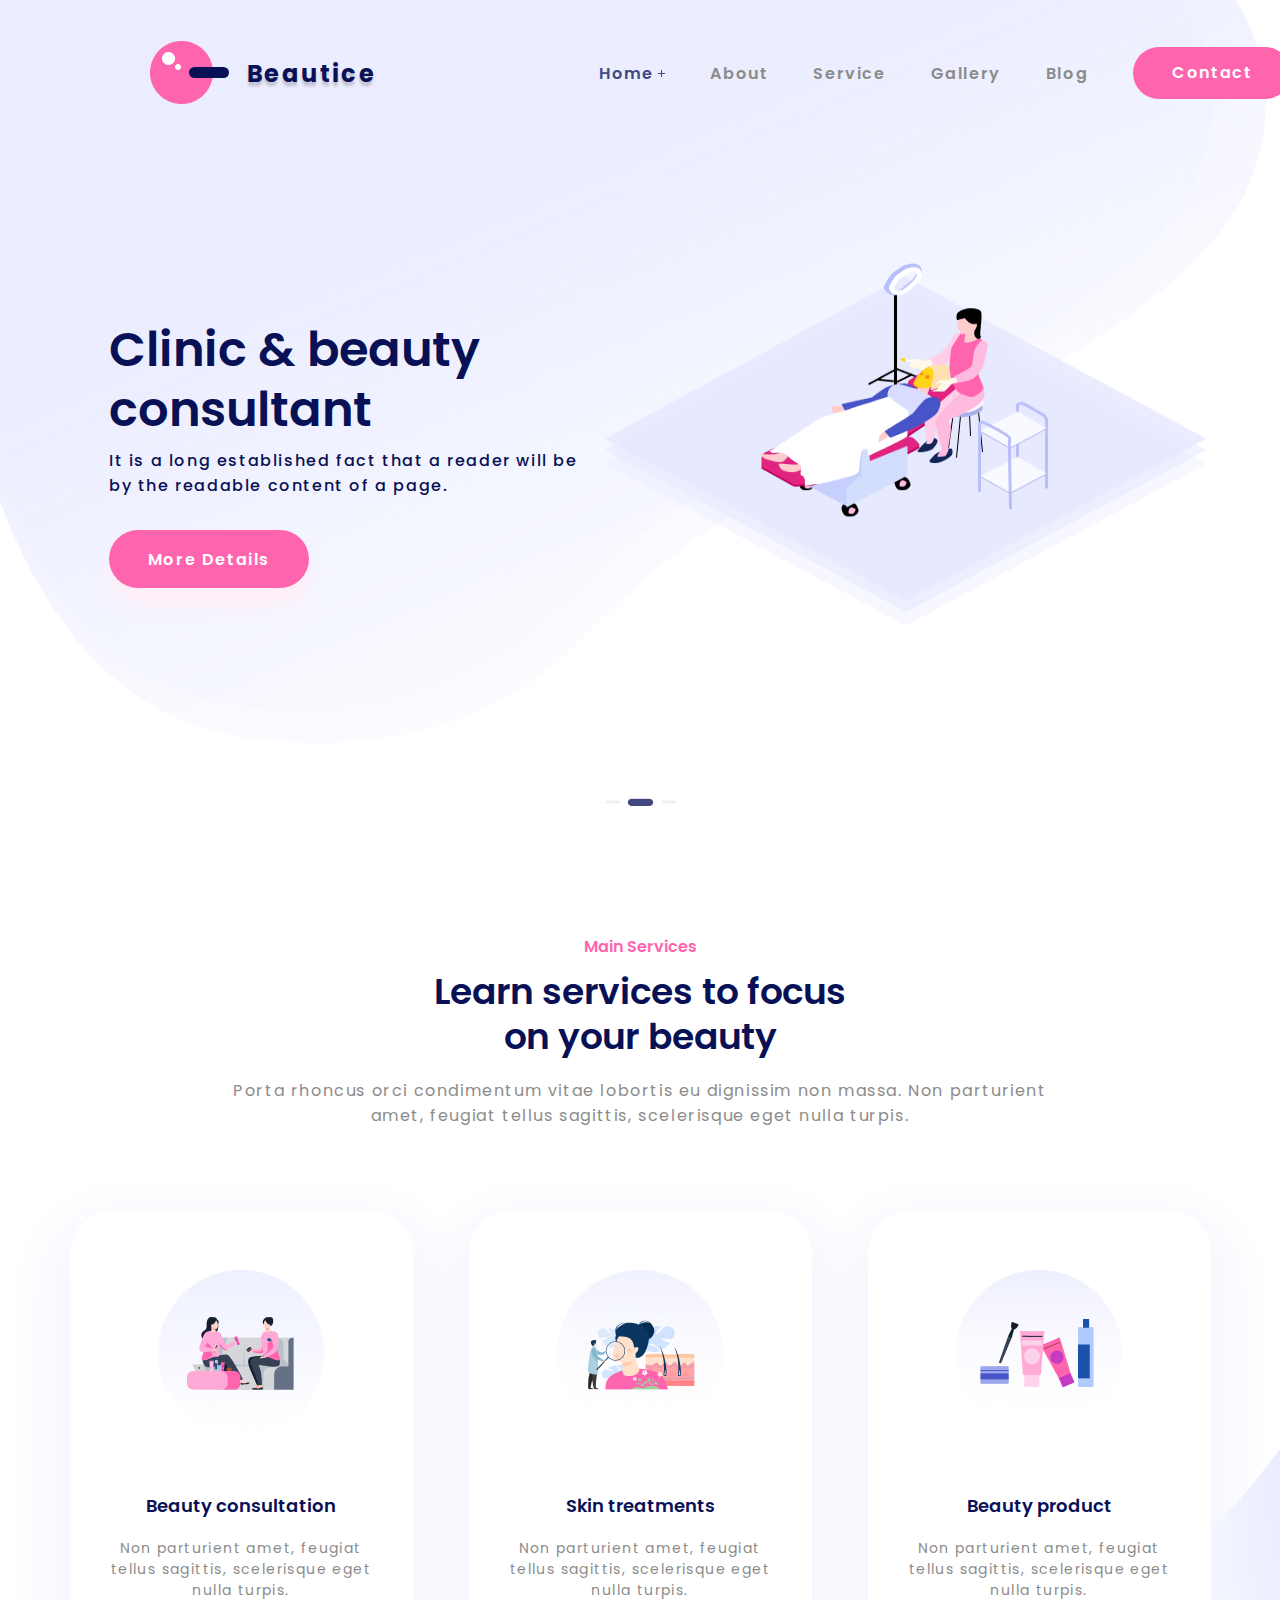
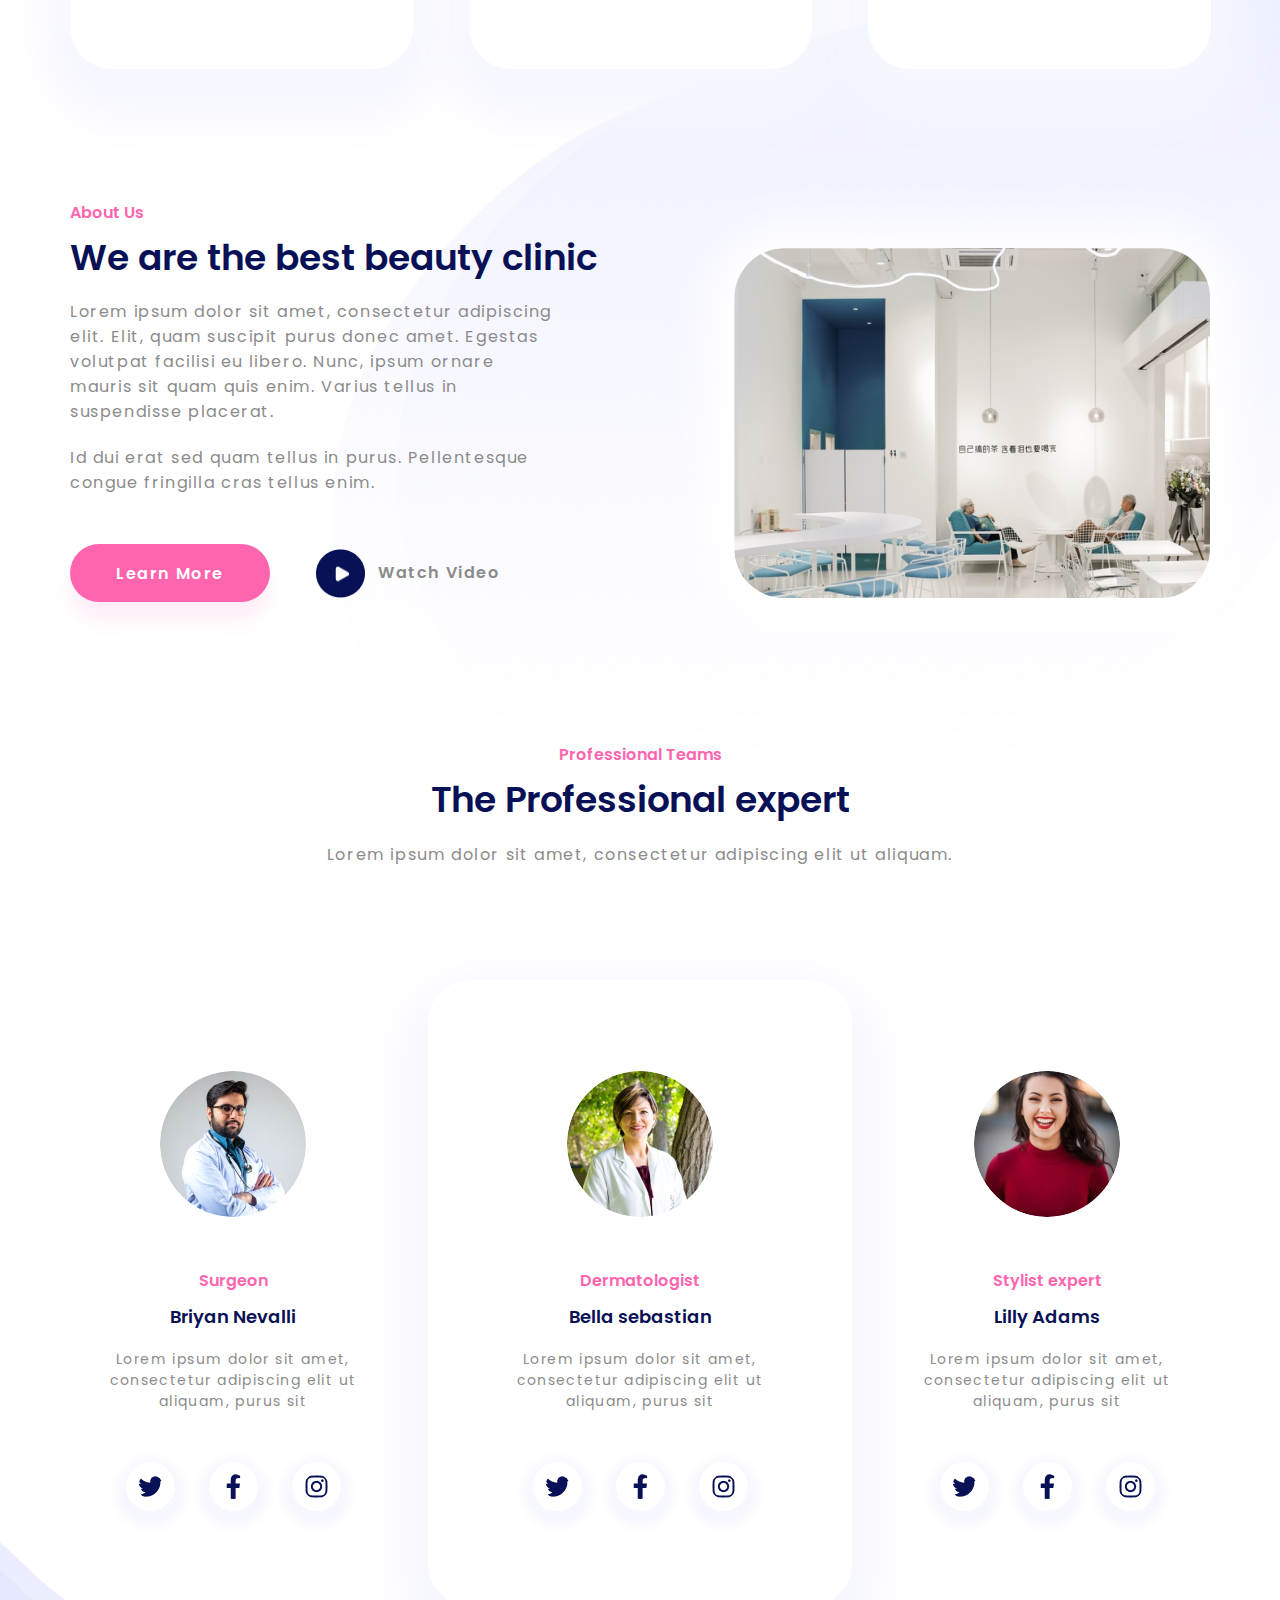
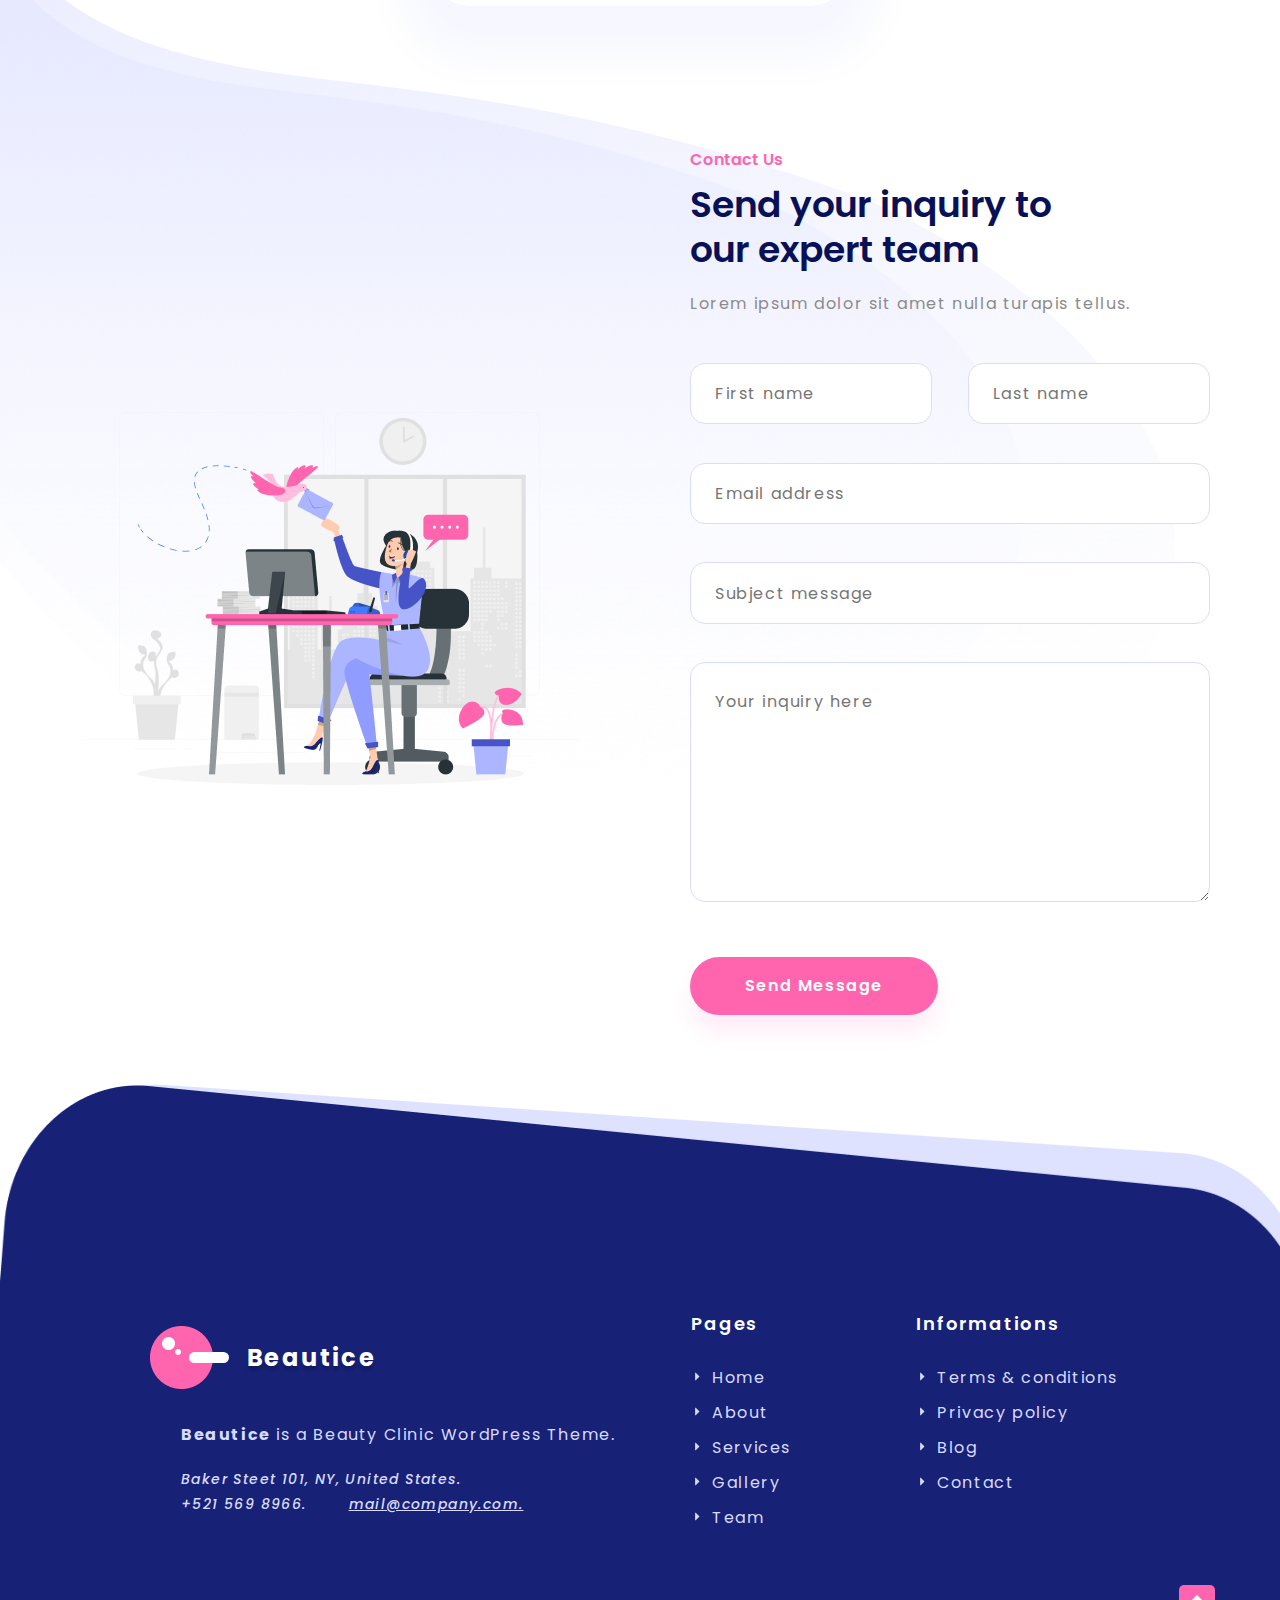
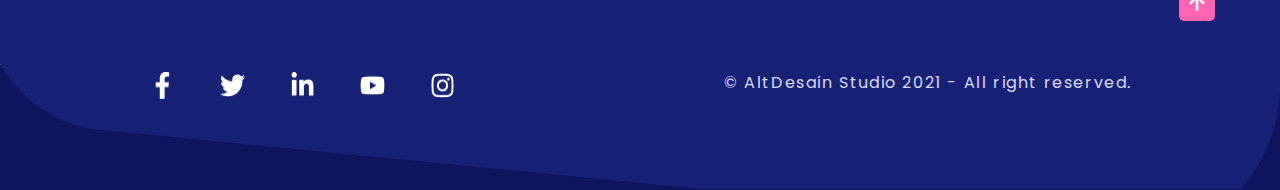
==== Home1.html @ d3861c26 "code ui of home 1 by quyetnv1" ====
<!DOCTYPE html>
<html lang="en">
  <head>
    <meta charset="UTF-8" />
    <meta name="viewport" content="width=device-width, initial-scale=1.0" />
    <title>Document</title>
    <link rel="preconnect" href="https://fonts.googleapis.com" />
    <link rel="preconnect" href="https://fonts.gstatic.com" crossorigin />
    <link
      href="https://fonts.googleapis.com/css2?family=Poppins:wght@400;500;600;700&display=swap"
      rel="stylesheet"
    />
    <link rel="stylesheet" href="./assets/css/base.css" />
    <link rel="stylesheet" href="./assets/css/home1Style/index.css" />
  </head>
  <body>
    <header class="header">
      <div class="header__logo">
        <div class="header__logo-icon">
          <img
            class="logo__bg"
            src="./assets/img/Ellipse BG.png"
            alt="logo__bg"
          />
          <img
            class="logo__circle-white-1"
            src="./assets/img/Ellipse White 1.png"
            alt="logo1"
          />
          <img
            class="logo__circle-white-2"
            src="./assets/img/Ellipse White 2.png"
            alt="logo2"
          />
          <div class="logo__rectangle-blue"></div>
        </div>
        <p class="header__logo-text">Beautice</p>
      </div>
      <nav class="header__navigate">
        <ul class="header__navigate-menu">
          <li class="header__navigate-menu-item">
            <a href="#"
              >Home
              <img src="./assets/icons/Plus Icon.png" alt="plus" />
            </a>
          </li>
          <li class="header__navigate-menu-item">
            <a href="#">About </a>
          </li>
          <li class="header__navigate-menu-item">
            <a href="#">Service </a>
          </li>
          <li class="header__navigate-menu-item">
            <a href="#">Gallery </a>
          </li>
          <li class="header__navigate-menu-item">
            <a href="#">Blog </a>
          </li>
        </ul>
        <button class="header__navigate-button">Contact</button>
      </nav>
    </header>
    <div class="bg-header"></div>
    <section class="slider">
      <div class="slider__text">
        <h1 class="slider__text-title">Clinic & beauty consultant</h1>
        <p class="slider__text-desc">
          It is a long established fact that a reader will be by the readable
          content of a page.
        </p>
        <button class="slider__text-btn">More Details</button>
      </div>
      <img class="slider__img" src="./assets/img/Frame 1.png" />
    </section>
    <img class="slide__button" src="./assets/icons/Slide Button.png" />
    <div class="content">
      <section class="core-services">
        <p class="core-services__top-desc">Main Services</p>
        <h2 class="core-services__title">
          Learn services to focus <br />
          on your beauty
        </h2>
        <p class="core-services__bottom-desc">
          Porta rhoncus orci condimentum vitae lobortis eu dignissim non massa.
          Non parturient <br />
          amet, feugiat tellus sagittis, scelerisque eget nulla turpis.
        </p>
        <div class="content-services-cards">
          <section class="services-cards__item">
            <img src="./assets/img/Animation1.png" alt="img" />
            <h3 class="services-cards__item-title">Beauty consultation</h3>
            <p class="services-cards__item-desc">
              Non parturient amet, feugiat tellus sagittis, scelerisque eget
              nulla turpis.
            </p>
          </section>
          <section class="services-cards__item">
            <img src="./assets/img/Animation2.png" alt="img" />
            <h3 class="services-cards__item-title">Skin treatments</h3>
            <p class="services-cards__item-desc">
              Non parturient amet, feugiat tellus sagittis, scelerisque eget
              nulla turpis.
            </p>
          </section>
          <section class="services-cards__item">
            <img src="./assets/img/Animation3.png" alt="img" />
            <h3 class="services-cards__item-title">Beauty product</h3>
            <p class="services-cards__item-desc">
              Non parturient amet, feugiat tellus sagittis, scelerisque eget
              nulla turpis.
            </p>
          </section>
        </div>
      </section>
      <div class="div-bg"></div>
      <section class="content-about-us">
        <div class="content-about-us__text">
          <p class="content-about-us__text-top-desc">About Us</p>
          <h2 class="content-about-us__text-title">
            We are the best beauty clinic
          </h2>
          <div class="content-about-us__text-bottom-desc">
            <p>
              Lorem ipsum dolor sit amet, consectetur adipiscing elit. Elit,
              quam suscipit purus donec amet. Egestas volutpat facilisi eu
              libero. Nunc, ipsum ornare mauris sit quam quis enim. Varius
              tellus in suspendisse placerat.
            </p>
            <p>
              Id dui erat sed quam tellus in purus. Pellentesque congue
              fringilla cras tellus enim.
            </p>
          </div>
          <div class="content-about-us__text-button">
            <button class="about-us__text-button--learn-more">
              Learn More
            </button>
            <button class="about-us__text-button--watch-video">
              <img src="./assets/icons/Play_button.png" alt="play" />
              <span>Watch Video</span>
            </button>
          </div>
        </div>
        <img
          class="content-about-us__img"
          src="./assets/img//unsplash_LRXYS0tSyGc.png"
          alt="img"
        />
      </section>
      <section class="content-professional-teams-container">
        <div class="professional-teams__title-desc">
          <p class="teams__title-desc--desc-top">Professional Teams</p>
          <h2 class="teams__title-desc--title">The Professional expert</h2>
          <p class="teams__title-desc--desc-bottom">
            Lorem ipsum dolor sit amet, consectetur adipiscing elit ut aliquam.
          </p>
        </div>
        <div class="professional-teams__cards">
          <div class="professional-teams__card">
            <img src="./assets/img/unsplash_pTrhfmj2jDA.png" alt="avt" />
            <p class="professional-teams__card-desc-top">Surgeon</p>
            <h4 class="professional-teams__card-name">Briyan Nevalli</h4>
            <p class="professional-teams__card-desc-bottom">
              Lorem ipsum dolor sit amet, consectetur adipiscing elit ut
              aliquam, purus sit
            </p>
            <div class="professional-teams__card-social-media">
              <div class="social-media--item">
                <img src="./assets/icons/twitter.png" alt="social" />
              </div>
              <div class="social-media--item">
                <img src="./assets/icons/facebook-f.png" alt="social" />
              </div>
              <div class="social-media--item">
                <img src="./assets/icons/instagram.png" alt="social" />
              </div>
            </div>
          </div>
          <div class="professional-teams__card teams__card-center">
            <img src="./assets/img/unsplash_FVh_yqLR9eA.png" alt="avt" />
            <p class="professional-teams__card-desc-top">Dermatologist</p>
            <h4 class="professional-teams__card-name">Bella sebastian</h4>
            <p class="professional-teams__card-desc-bottom">
              Lorem ipsum dolor sit amet, consectetur adipiscing elit ut
              aliquam, purus sit
            </p>
            <div class="professional-teams__card-social-media">
              <div class="social-media--item">
                <img src="./assets/icons/twitter.png" alt="social" />
              </div>
              <div class="social-media--item">
                <img src="./assets/icons/facebook-f.png" alt="social" />
              </div>
              <div class="social-media--item">
                <img src="./assets/icons/instagram.png" alt="social" />
              </div>
            </div>
          </div>
          <div class="professional-teams__card">
            <img src="./assets/img/unsplash_mEZ3PoFGs_k.png" alt="avt" />
            <p class="professional-teams__card-desc-top">Stylist expert</p>
            <h4 class="professional-teams__card-name">Lilly Adams</h4>
            <p class="professional-teams__card-desc-bottom">
              Lorem ipsum dolor sit amet, consectetur adipiscing elit ut
              aliquam, purus sit
            </p>
            <div class="professional-teams__card-social-media">
              <div class="social-media--item">
                <img src="./assets/icons/twitter.png" alt="social" />
              </div>
              <div class="social-media--item">
                <img src="./assets/icons/facebook-f.png" alt="social" />
              </div>
              <div class="social-media--item">
                <img src="./assets/icons/instagram.png" alt="social" />
              </div>
            </div>
          </div>
        </div>
      </section>
      <div class="bg-contact-b2"></div>
      <div class="bg-contact-b1"></div>
      <div class="content-contact">
        <img
          src="./assets/img/Contact Animations.png"
          alt="avt"
          class="content-contact__img"
        />
        <section class="content-contact__form">
          <p class="content-contact__form-top-desc">Contact Us</p>
          <h2 class="content-contact__form-title">
            Send your inquiry to our expert team
          </h2>
          <p class="content-contact__form-bottom-desc">
            Lorem ipsum dolor sit amet nulla turapis tellus.
          </p>
          <div class="form-name">
            <input
              class="input-style-default-size-M"
              type="text"
              placeholder="First name"
            />
            <input
              class="input-style-default-size-M"
              type="text"
              placeholder="Last name"
            />
          </div>
          <input
            class="input-style-default-size-M input-size-L"
            type="email"
            placeholder="Email address"
          />
          <input
            class="input-style-default-size-M input-size-L"
            type="text"
            placeholder="Subject message"
          />
          <textarea
            class="input-style-default-size-M input-textarea"
            name=""
            id=""
            cols="30"
            rows="10"
            placeholder="Your inquiry here"
          ></textarea>
          <button class="btn-submit-form-contact">Send Message</button>
        </section>
      </div>
    </div>
    <footer class="footer">
      <div class="bottom-bg"></div>
      <div class="footer-bg"></div>
      <div class="footer__logo">
        <div class="header__logo">
          <div class="header__logo-icon">
            <img
              class="logo__bg"
              src="./assets/img/Ellipse BG.png"
              alt="logo__bg"
            />
            <img
              class="logo__circle-white-1"
              src="./assets/img/Ellipse White 1.png"
              alt="logo1"
            />
            <img
              class="logo__circle-white-2"
              src="./assets/img/Ellipse White 2.png"
              alt="logo2"
            />
            <div class="logo__rectangle-blue logo-color-footer"></div>
          </div>
          <p class="header__logo-text logo-text-color-footer">Beautice</p>
        </div>
        <div class="footer__logo-text">
          <p class="footer__logo-desc-top">
            <strong>Beautice</strong> is a Beauty Clinic WordPress Theme.
          </p>
          <em class="footer__logo-desc-mid"
            >Baker Steet 101, NY, United States.</em
          >
          <p class="footer__logo-desc-bottom">
            <em>+521 569 8966.</em>
            <em>mail@company.com.</em>
          </p>
        </div>
        <div class="footer-social-icons">
          <img
            class="footer-social-icon"
            src="./assets/icons/facebook-f-white.png"
            alt="icon"
          />
          <img
            class="footer-social-icon"
            src="./assets/icons/twitter-white.png"
            alt="icon"
          />
          <img
            class="footer-social-icon"
            src="./assets/icons/linkedin-in-white.png"
            alt="icon"
          />
          <img
            class="footer-social-icon"
            src="./assets/icons/youtube-white.png"
            alt="icon"
          />
          <img
            class="footer-social-icon"
            src="./assets/icons/instagram-white.png"
            alt="icon"
          />
        </div>
      </div>
      <div class="footer__pages">
        <p class="footer__pages-title">Pages</p>
        <ul>
          <li class="footer__pages-item">
            <a href="#">Home</a>
          </li>
          <li class="footer__pages-item">
            <a href="#">About</a>
          </li>
          <li class="footer__pages-item">
            <a href="#">Services</a>
          </li>
          <li class="footer__pages-item">
            <a href="#">Gallery</a>
          </li>
          <li class="footer__pages-item">
            <a href="#">Team</a>
          </li>
        </ul>
      </div>
      <div class="footer__infor">
        <p class="footer__pages-title position-parent-copyright">
          Informations
        </p>
        <ul>
          <li class="footer__pages-item">
            <a href="#">Terms & conditions</a>
          </li>
          <li class="footer__pages-item">
            <a href="#">Privacy policy</a>
          </li>
          <li class="footer__pages-item">
            <a href="#">Blog</a>
          </li>
          <li class="footer__pages-item">
            <a href="#">Contact</a>
          </li>
        </ul>
        <p class="footer__copyright">
          © AltDesain Studio 2021 - All right reserved.
        </p>
        <button class="footer__arrow-up icon-center">
          <img src="./assets/icons/arrow-up.png" alt="up" />
        </button>
      </div>
    </footer>
  </body>
</html>
---- assets/css/base.css ----
:root {
    --primary-text-color: #091156;
    --secondary-text-color: #8B8B8B;
    --white-text-color: #fff;
    --pink-text-color: #FF64AE;
}

* {
    box-sizing: border-box;
    margin: 0;
    padding: 0;
    font-family: Poppins;
    flex-shrink: 0;
}


button {
    border-color: transparent;
    cursor: pointer;
    background-color: transparent;
}

.block-center {
    display: block;
    min-width: 20px;
    min-height: 20px;
    margin: 0 auto;
}

.icon-center {
    display: flex;
    align-items: center;
    justify-content: center;
}

input {
    border-color: transparent;
}

.input-style-default-size-M {
    border: 1px solid #D9DDFE;
    width: 242.211px;
    height: 61.579px;
    background: var(--white-text-color);
    color: #C5C5C5;
    min-width: 242.211px;
    min-height: 61.579px;
    font-size: 16px;
    font-style: normal;
    font-weight: 400;
    line-height: normal;
    letter-spacing: 1.6px;
    padding: 0px 24px;
    flex-shrink: 0;
    border-radius: 15px;
}

.input-size-L {
    width: 520px;
    display: block;
    margin-bottom: 38.32px;
}
---- assets/css/home1Style/index.css ----
/* header style  */

.bg-header {
    width: 1266.422px;
    height: 743px;
    flex-shrink: 0;
    position: absolute;
    z-index: -10;
    left: 0;
    top: 0;
    background: url('../../img/Bubble\ 2.png') top left/1266.422px 743px no-repeat,
        url('../../img/Bubble\ 2.png') top left/1212.945px 711.4px no-repeat;
}

.header {
    padding: 0px 150px;
    margin-top: 41px;
    display: flex;
    align-items: center;
    justify-content: space-between;
    margin-bottom: 159px;
}

/* logo  */
.header__logo {
    display: flex;
    align-items: center;
    justify-content: space-between;
    width: 258px;
    height: 63px;
    flex-shrink: 0;
    margin-right: 191px;
}

.header__logo-icon {
    position: relative;
    height: 100%;
}

.logo__bg {
    position: absolute;
    top: 0;
    left: 0;
    width: 63px;
    height: 63px;
    flex-shrink: 0;
}

.logo__circle-white-1 {
    position: absolute;
    top: 11px;
    left: 12px;
    width: 13px;
    height: 13px;
    flex-shrink: 0;
}

.logo__circle-white-2 {
    position: absolute;
    top: 23px;
    left: 25px;
    z-index: 1;
    width: 6px;
    height: 6px;
    flex-shrink: 0;
}

.logo__rectangle-blue {
    width: 40px;
    height: 11px;
    flex-shrink: 0;
    border-radius: 50px;
    background: var(--primary-text-color);
    position: absolute;
    top: 26px;
    left: 39px;
}

.header__logo-text {
    width: 161px;
    line-height: 100%;
    height: 34px;
    flex-shrink: 0;
    color: var(--primary-text-color);
    font-family: Poppins;
    font-size: 24px;
    font-style: normal;
    font-weight: 700;
    line-height: normal;
    letter-spacing: 2.4px;
    text-shadow: 0px 4px 3px rgba(0, 0, 0, 0.2);

}

/* navigate */
.header__navigate {
    display: flex;
    align-items: center;
    justify-content: flex-end;
}

.header__navigate-menu {
    display: flex;
    align-items: center;
    justify-content: center;
    list-style: none;
    column-gap: 45px;
    margin-right: 45px;
}

.header__navigate-menu-item {
    height: 24px;
}

.header__navigate-menu-item:first-child a {
    display: flex;
    align-items: center;
    column-gap: 5px;
    color: #414880;

}

.header__navigate-menu-item a {
    text-decoration: none;
    color: var(--secondary-text-color);
    font-family: Poppins;
    font-size: 16px;
    font-style: normal;
    font-weight: 600;
    line-height: normal;
    letter-spacing: 1.6px;
}

.header__navigate-button {
    width: 158px;
    height: 52px;
    flex-shrink: 0;
    border-radius: 50px;
    background: var(--pink-text-color);
    border-color: transparent;
    color: var(--white-text-color);
    font-size: 16px;
    font-style: normal;
    font-weight: 600;
    line-height: normal;
    letter-spacing: 1.6px;
}

/* slider */
.slider {
    width: 100%;
    display: flex;
    align-items: center;
    justify-content: center;
    /* margin: 0 auto; */
    margin-bottom: 172px;
}

.slider__text {
    margin-left: 189px;
    margin-top: 20px;
    color: var(--primary-text-color);
    font-style: normal;
    flex-shrink: 0;
    margin-right: 22px;
}

.slider__text-title {
    width: 430px;
    height: 128px;
    font-size: 48px;
    font-weight: 600;
    line-height: 125%;
}

.slider__text-desc {
    width: 474px;
    height: 54px;
    font-size: 16px;
    font-weight: 500;
    line-height: normal;
    letter-spacing: 1.6px;
    margin-bottom: 28px;
}

.slider__text-btn {
    width: 200px;
    height: 58.361px;
    flex-shrink: 0;
    border-radius: 50px;
    background: var(--pink-text-color);
    box-shadow: 0px 17px 22px 0px #FFEDF6;
    color: var(--white-text-color);
    font-size: 16px;
    font-style: normal;
    font-weight: 600;
    line-height: normal;
    letter-spacing: 1.6px;
    border-color: transparent;
}

.slider__img {
    width: 601.5px;
    height: 362.5px;
    margin-right: 153.5px;
    flex-shrink: 0;
}

.slide__button {
    display: block;
    width: 71px;
    height: 8.146px;
    flex-shrink: 0;
    margin: 0 auto;
    margin-bottom: 131px;
}

.margin-btm {
    margin-bottom: 1000px;
}

.content {
    width: 100%;
    padding: 0px 150px;
    margin: 0 auto;
}

.core-services {
    text-align: center;
    margin: 0 auto;
}

.core-services__top-desc {
    color: var(--pink-text-color);
    font-size: 16px;
    font-style: normal;
    font-weight: 600;
    line-height: 125%;
}

.core-services__title {
    width: 732px;
    height: 97px;
    flex-shrink: 0;
    color: var(--primary-text-color);
    margin: 12px auto;
    font-size: 36px;
    font-style: normal;
    font-weight: 600;
    line-height: 125%;

}

.core-services__bottom-desc {
    height: 51px;
    flex-shrink: 0;
    color: var(--secondary-text-color);
    margin-bottom: 82px;
    font-size: 16px;
    font-style: normal;
    font-weight: 400;
    line-height: normal;
    letter-spacing: 1.6px;
}

.content-services-cards {
    display: flex;
    max-width: 1140px;
    column-gap: 56px;
    align-items: center;
    justify-content: center;
    margin: 0 auto;
    margin-bottom: 134.44px;
}

.services-cards__item {
    width: 343px;
    height: 458px;
    flex-shrink: 0;
    border-radius: 42px;
    background: var(--white-text-color);
    box-shadow: 0px 25px 50px 25px #F6F7FF;
    padding-top: 59px;
}

.services-cards__item img {
    margin-bottom: 52px;
    width: 166px;
    height: 166px;
    flex-shrink: 0;
}

.services-cards__item-title {
    height: 37px;
    flex-shrink: 0;
    color: var(--primary-text-color);
    text-align: center;
    font-size: 18px;
    font-style: normal;
    font-weight: 600;
    margin-bottom: 6px;
    line-height: 125%;
}

.services-cards__item-desc {
    width: 274px;
    margin: 0 auto;
    height: 80px;
    flex-shrink: 0;
    color: var(--secondary-text-color);
    font-size: 14px;
    font-style: normal;
    font-weight: 400;
    line-height: normal;
    letter-spacing: 1.4px;
}

.div-bg {

    position: absolute;
    z-index: -10;
    right: 0;
    top: 1448px;
    width: 948.146px;
    height: 1028.886px;
    background: url('../../img/Bubble\ 2\ \(1\).png') top right/948.146px 1028.886px no-repeat,
        url('../../img/Bubble\ 1\ \(1\).png') top right/883.635px 959.036px no-repeat;
}

/* about us  */

.content-about-us {
    display: flex;
    justify-content: center;
    margin-bottom: 142.2px;
}

.content-about-us__text {
    flex-shrink: 0;
}

.content-about-us__text-top-desc {
    color: var(--pink-text-color);
    font-size: 16px;
    font-style: normal;
    font-weight: 600;
    line-height: 125%;
}

.content-about-us__text-title {
    width: 664px;
    height: 52px;
    flex-shrink: 0;
    color: var(--primary-text-color);
    font-size: 36px;
    font-style: normal;
    font-weight: 600;
    line-height: 125%;
    margin: 12px 0px;
}

.content-about-us__text-bottom-desc {
    width: 483px;
    height: 196px;
    flex-shrink: 0;
    color: var(--secondary-text-color);
    font-size: 16px;
    font-style: normal;
    font-weight: 400;
    line-height: normal;
    letter-spacing: 1.6px;
    display: flex;
    flex-direction: column;
    justify-content: space-between;
    margin-bottom: 49px;
}

.content-about-us__img {
    margin-top: 44.56px;
    width: 476px;
    height: 350px;
    border-radius: 50px;
    box-shadow: 0px 0px 50px 25px #FFF;
}

.content-about-us__text-button {
    display: flex;
    align-items: center;
    column-gap: 44px;
}

.about-us__text-button--learn-more {
    width: 200px;
    height: 58.361px;
    flex-shrink: 0;
    border-radius: 50px;
    background: var(--pink-text-color);
    box-shadow: 0px 17px 22px 0px #FFEDF6;
    color: var(--white-text-color);
    font-size: 16px;
    font-style: normal;
    font-weight: 600;
    line-height: normal;
    letter-spacing: 1.6px;
}

.about-us__text-button--watch-video {
    display: flex;
    align-items: center;
    column-gap: 13px;
}

.about-us__text-button--watch-video span {
    width: 151px;
    height: 27px;
    flex-shrink: 0;
    color: var(--secondary-text-color);
    font-size: 16px;
    font-style: normal;
    font-weight: 600;
    line-height: normal;
    letter-spacing: 1.6px;
    text-align: left;
}

.about-us__text-button--watch-video img {
    width: 49px;
    height: 49px;
    flex-shrink: 0;
}


.content-professional-teams-container {
    margin-bottom: 144px;
}

.professional-teams__title-desc {
    margin-bottom: 87px;
    text-align: center;

}

.teams__title-desc--desc-top {
    color: var(--pink-text-color);
    font-size: 16px;
    font-style: normal;
    font-weight: 600;
    line-height: 125%;
}

.teams__title-desc--title {
    color: var(--primary-text-color);
    height: 53px;
    flex-shrink: 0;
    font-size: 36px;
    font-style: normal;
    font-weight: 600;
    line-height: 125%;
    margin: 12px auto;
}

.teams__title-desc--desc-bottom {
    height: 51px;
    flex-shrink: 0;
    color: var(--secondary-text-color);
    font-size: 16px;
    font-style: normal;
    font-weight: 400;
    line-height: normal;
    letter-spacing: 1.6px;
}

.professional-teams__cards {
    display: flex;
    column-gap: 60px;
    justify-content: center;

}

.professional-teams__card {
    min-width: 224px;
    height: 626px;
    flex-shrink: 0;
    border-radius: 42px;
    background: #FFF;
    padding-top: 91px;
    text-align: center;
}

.teams__card-center {
    box-shadow: 0px 25px 50px 25px #F6F7FF;
    width: 424px;
}

.professional-teams__card img {
    width: 146px;
    height: 146px;
    flex-shrink: 0;
    border-radius: 146px;
    background: url(<path-to-image>), lightgray 50% / cover no-repeat, #C4C4C4;
    margin-bottom: 47px;
}

.professional-teams__card-desc-top {
    color: var(--pink-text-color);
    font-size: 16px;
    font-style: normal;
    font-weight: 600;
    line-height: 125%;
    margin-bottom: 15px;
}

.professional-teams__card-name {
    height: 37px;
    flex-shrink: 0;
    color: var(--primary-text-color);
    font-size: 18px;
    font-style: normal;
    font-weight: 600;
    line-height: 125%;
    margin-bottom: 6px;
}

.professional-teams__card-desc-bottom {
    width: 270px;
    margin: 0 auto;
    height: 63px;
    flex-shrink: 0;
    color: var(--secondary-text-color);
    font-size: 14px;
    font-style: normal;
    font-weight: 400;
    line-height: normal;
    letter-spacing: 1.4px;
    margin-bottom: 50px;
}

.professional-teams__card-social-media {
    display: flex;
    align-items: center;
    justify-content: center;
    column-gap: 34px;
}



.social-media--item {
    width: 49px;
    height: 49px;
    flex-shrink: 0;
    background-color: var(--white-text-color);
    box-shadow: 0px 6px 12px 10px #F6F7FF;
    border-radius: 50%;
    display: flex;
    justify-content: center;
    align-items: center;
}

.social-media--item img {
    width: 25px;
    object-fit: cover;
    height: 25px;
    flex-shrink: 0;
    fill: rgba(0, 0, 0, 0.00);
    margin: 0;
}

.bg-contact-b1 {
    position: absolute;
    z-index: -10;
    left: 0;
    top: 3169.08px;
    width: 1024.533px;
    height: 824.44px;
    background:
        url('../../img/Bubble\ 1\ \(2\).png') top left/1024.533px 824.44px no-repeat;
}

.bg-contact-b2 {
    position: absolute;
    z-index: -10;
    left: 0;
    top: 3142px;
    width: 1175.73px;
    height: 929px;
    background:
        url('../../img/Bubble\ 2\ \(2\).png') top left/1175.73px 929px no-repeat;
}

/* content-contact-us */

.content-contact {
    width: 100%;
    min-height: 200px;
    margin-bottom: 69.66px;
    display: flex;
    justify-content: center;
}

.content-contact__img {
    width: 520px;
    height: 614px;
    flex-shrink: 0;
    margin-top: 159px;
}

.content-contact__form {
    margin-left: 100px;

}

.content-contact__form-top-desc {
    color: var(--pink-text-color);
    font-size: 16px;
    font-style: normal;
    font-weight: 600;
    line-height: 125%;
    /* 20px */
}

.content-contact__form-title {
    width: 404px;
    height: 97px;
    flex-shrink: 0;
    color: var(--primary-text-color);
    font-size: 36px;
    font-style: normal;
    font-weight: 600;
    line-height: 125%;
    margin: 12px 0px;
    /* 45px */
}

.content-contact__form-bottom-desc {
    width: 497px;
    height: 28px;
    flex-shrink: 0;
    color: #8B8B8B;
    font-size: 16px;
    font-style: normal;
    font-weight: 400;
    line-height: normal;
    letter-spacing: 1.6px;
    margin-bottom: 44px;
}

.form-name {
    display: flex;
    column-gap: 35.58px;
    margin-bottom: 38.32px;
}

.input-textarea {
    display: block;
    width: 520px;
    height: 239.474px;
    padding-top: 25.32px;
    margin-bottom: 54.84px;
}

.btn-submit-form-contact {
    width: 248px;
    height: 58px;
    flex-shrink: 0;
    border-radius: 50px;
    background: var(--pink-text-color);
    box-shadow: 0px 17px 22px 0px #FFEDF6;
    color: var(--white-text-color);
    font-size: 16px;
    font-style: normal;
    font-weight: 600;
    line-height: normal;
    letter-spacing: 1.6px;
}

/* footer */
.footer {
    width: 100%;
    height: 705.342px;
    position: relative;
    padding: 0px 150px;
    padding-top: 225.34px;
    display: flex;
    justify-content: space-between;
}

.bottom-bg {
    position: absolute;
    bottom: 0;
    left: 0;
    background-color: #0D165C;
    z-index: -10;
    width: 100%;
    height: 125px;
    flex-shrink: 0;
}

.footer-bg {
    position: absolute;
    bottom: 0;
    left: 0;
    z-index: -9;
    width: 100%;
    height: 705.34px;
    background:
        url('../../img/Footer\ BG.png') top left/100% 705.34px no-repeat;
}

.footer__logo {
    padding-top: 16px;
}

.footer__logo-text {
    padding-left: 31px;
    margin-bottom: 145px;
}

.footer__logo-desc-top {
    color: #D7DBFF;
    font-size: 16px;
    font-style: normal;
    font-weight: 400;
    line-height: normal;
    letter-spacing: 1.6px;
    margin-top: 33px;
    margin-bottom: 26px;
    height: 21px;
}

.footer__logo-desc-top strong {
    font-weight: 700;
}

.footer__logo-desc-mid {
    height: 24px;
    display: block;
    color: #D7DBFF;
    font-family: Poppins;
    font-size: 14px;
    font-weight: 500;
    line-height: normal;
    letter-spacing: 1.4px;
    flex-shrink: 0;
}

.footer__logo-desc-bottom {
    height: 23px;
    color: #D7DBFF;
    font-size: 14px;
    font-weight: 500;
    line-height: normal;
    letter-spacing: 1.4px;
    display: flex;
    align-items: center;
    column-gap: 42px;
}

.footer__logo-desc-bottom em:nth-child(2) {
    text-decoration: underline;
}

.logo-text-color-footer {
    color: var(--white-text-color);
}

.logo-color-footer {
    background-color: var(--white-text-color);
}

.footer-social-icons {
    max-width: 400px;
    min-height: 50px;
    display: flex;
    align-items: center;
    column-gap: 45px;
    justify-content: flex-start;
}

.footer-social-icon {
    width: 25px;
    height: 27.839px;
    flex-shrink: 0;
    fill: rgba(0, 0, 0, 0.00);
    cursor: pointer;
}

.footer__pages {
    margin-left: -20px;
    flex-shrink: 0;
}


.footer__pages-title {
    width: 129px;
    height: 31px;
    color: var(--white-text-color);
    font-size: 18px;
    font-style: normal;
    font-weight: 600;
    line-height: normal;
    letter-spacing: 1.8px;
    margin-bottom: 24px;
}


.footer__pages-item {
    min-width: 110px;
    height: 24px;
    flex-shrink: 0;
    background-image: url('../../icons/caret-right.png');
    background-repeat: no-repeat;
    background-position: left center;
    list-style-type: none;
    padding-left: 21px;
    margin-bottom: 11px;
}

.footer__pages-item:last-child {
    margin-bottom: 140.05px;
}

.footer__pages-item a {
    color: #D7DBFF;
    font-family: Poppins;
    font-size: 16px;
    font-style: normal;
    font-weight: 400;
    line-height: normal;
    letter-spacing: 1.6px;
    text-decoration: none;
    cursor: pointer;
}

.footer__infor {
    flex-shrink: 0;
    margin-right: 12px;
}

.position-parent-copyright {
    position: relative;
}

.footer__copyright {
    position: absolute;
    right: 148px;
    bottom: 88px;
    width: 497px;
    height: 31.179px;
    color: #D7DBFF;
    text-align: right;
    font-size: 16px;
    font-style: normal;
    font-weight: 400;
    line-height: normal;
    letter-spacing: 1.6px;
}

.footer__arrow-up {
    position: absolute;
    bottom: 169px;
    right: 65px;
    width: 36px;
    height: 36px;
    flex-shrink: 0;
    border-radius: 5px;
    background: var(--pink-text-color);

}
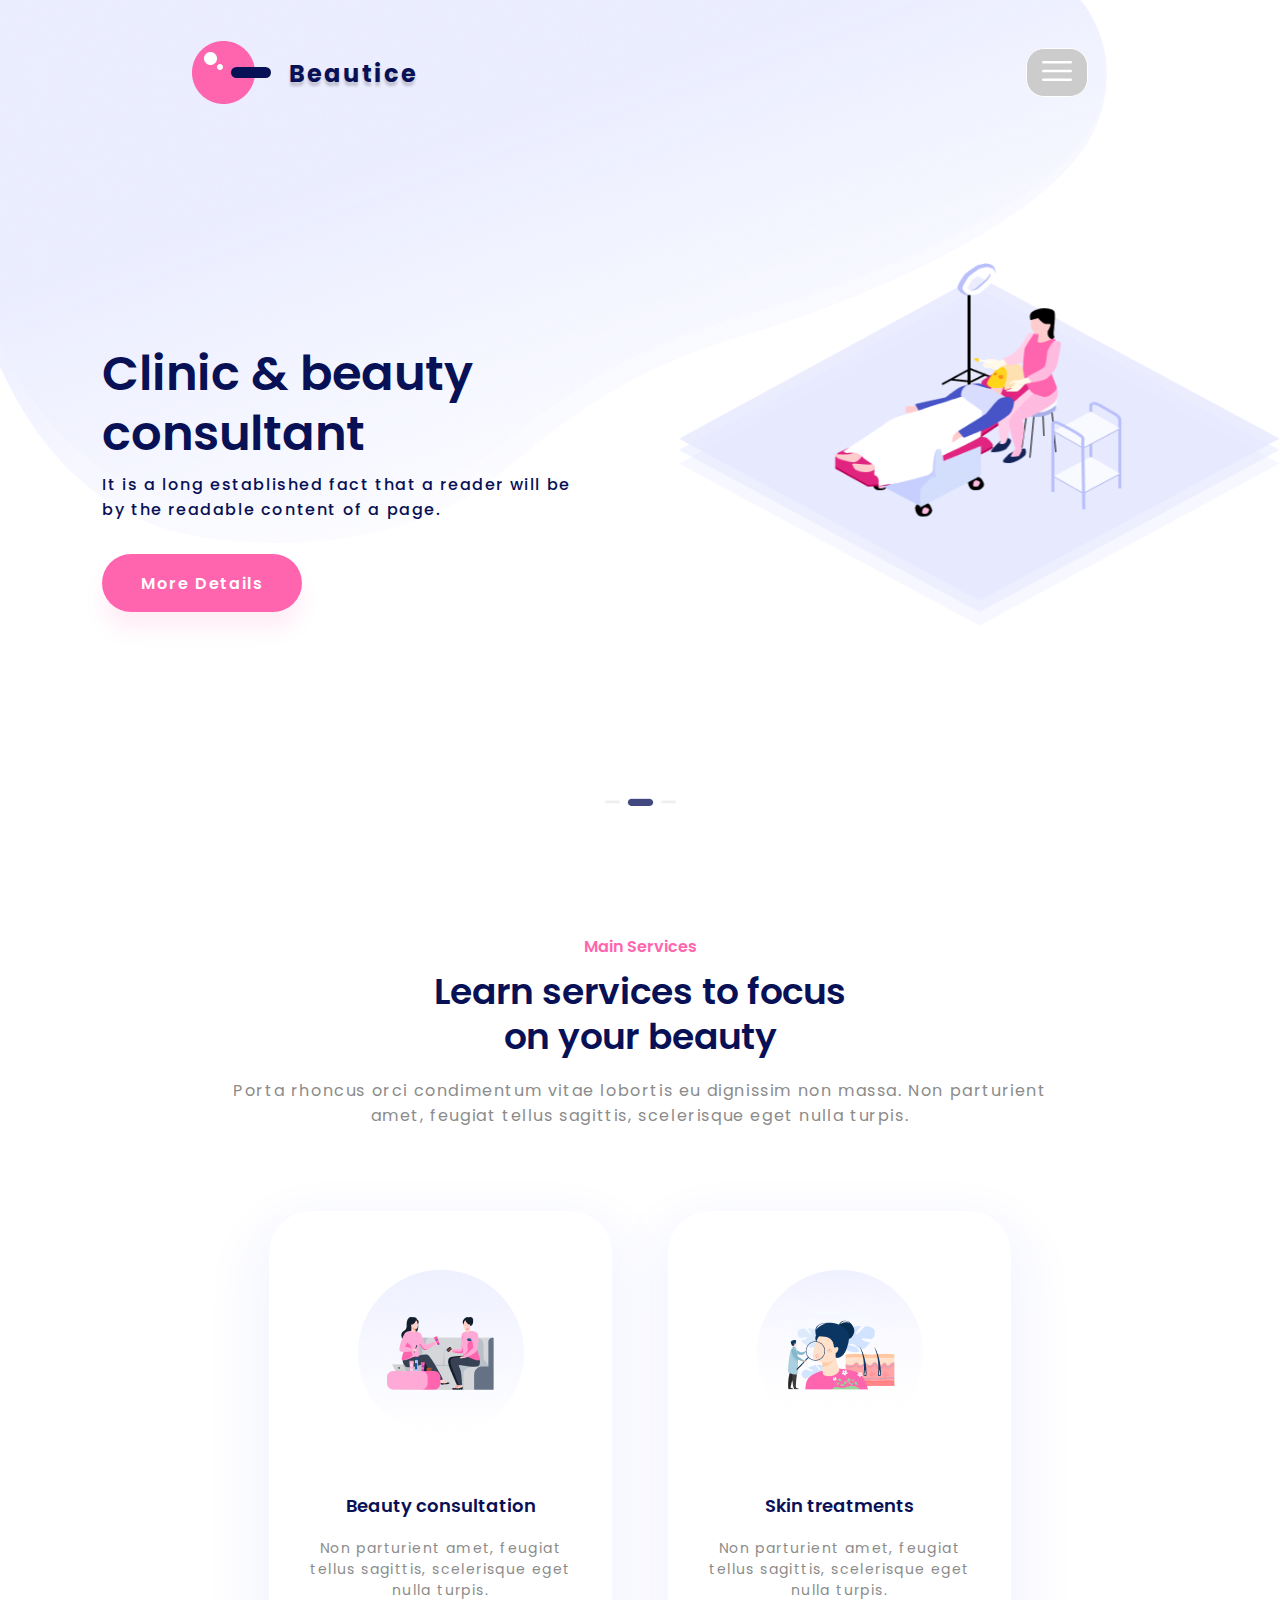
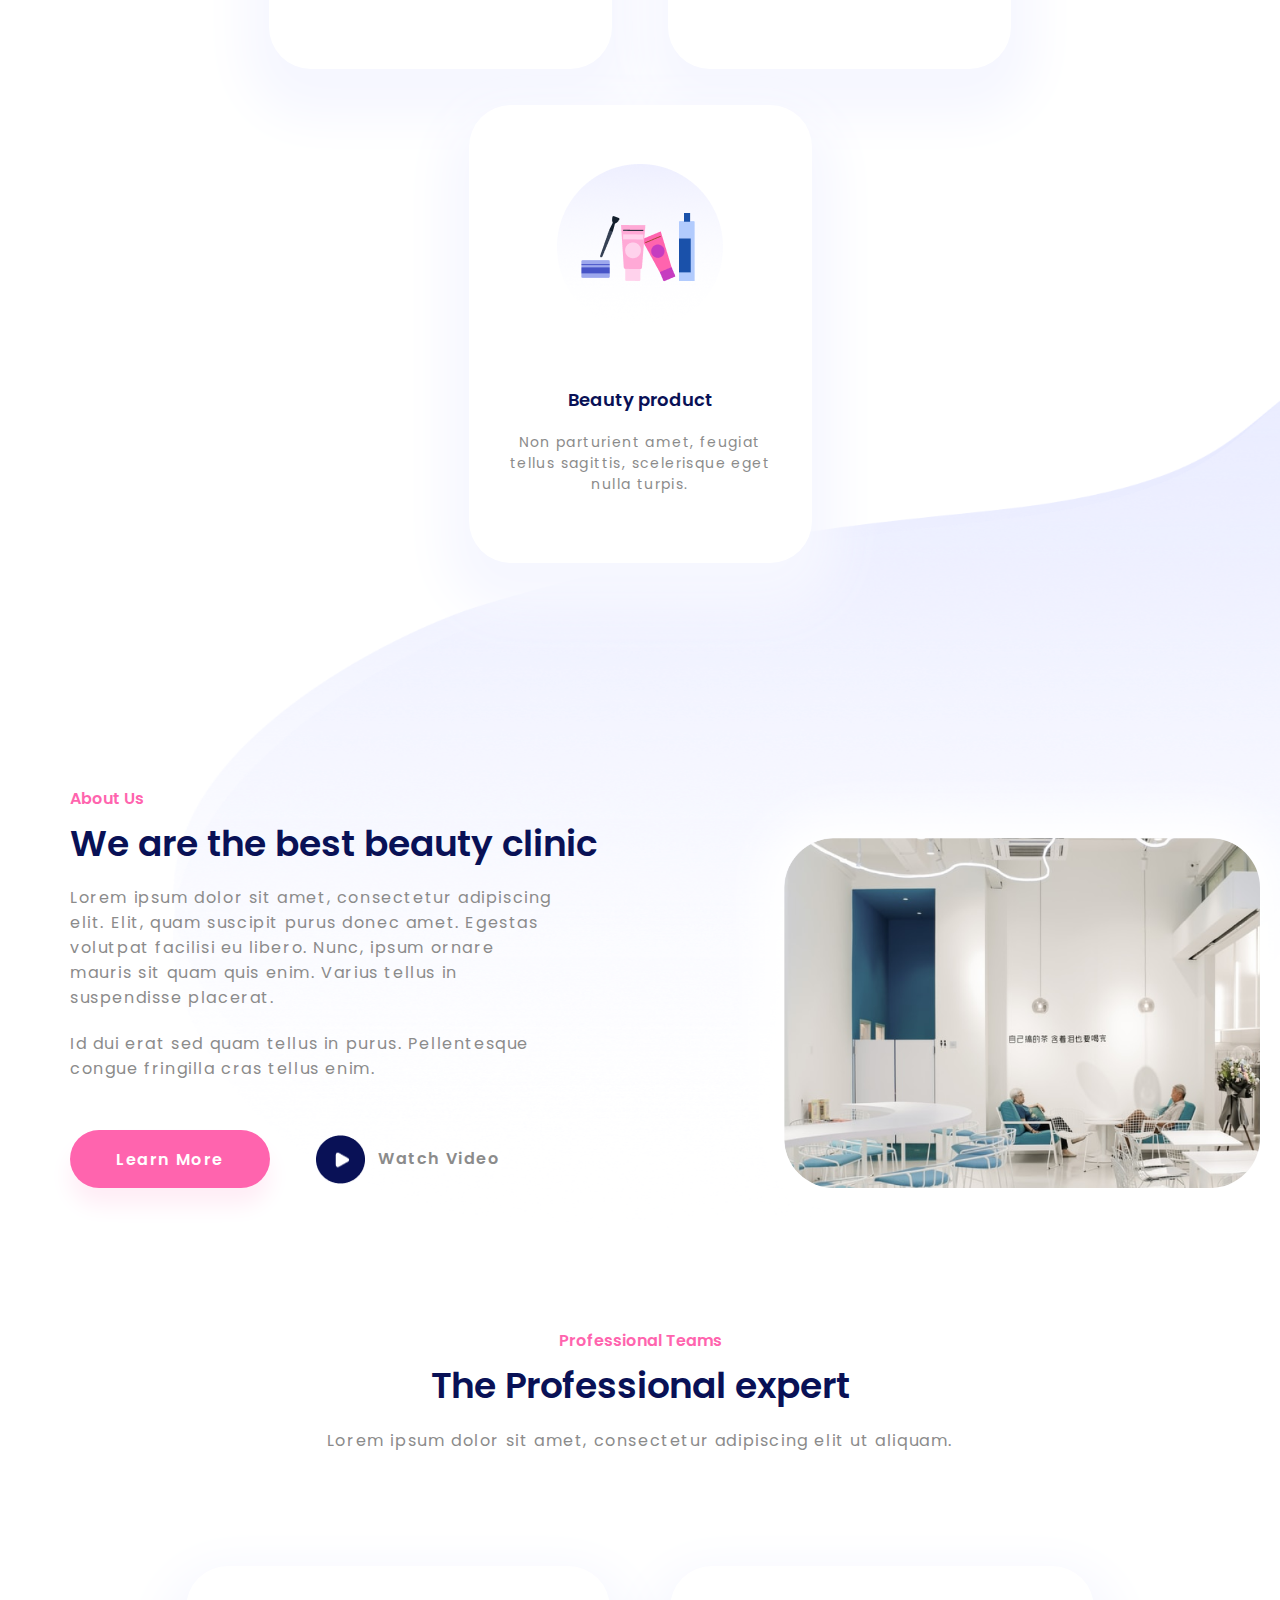
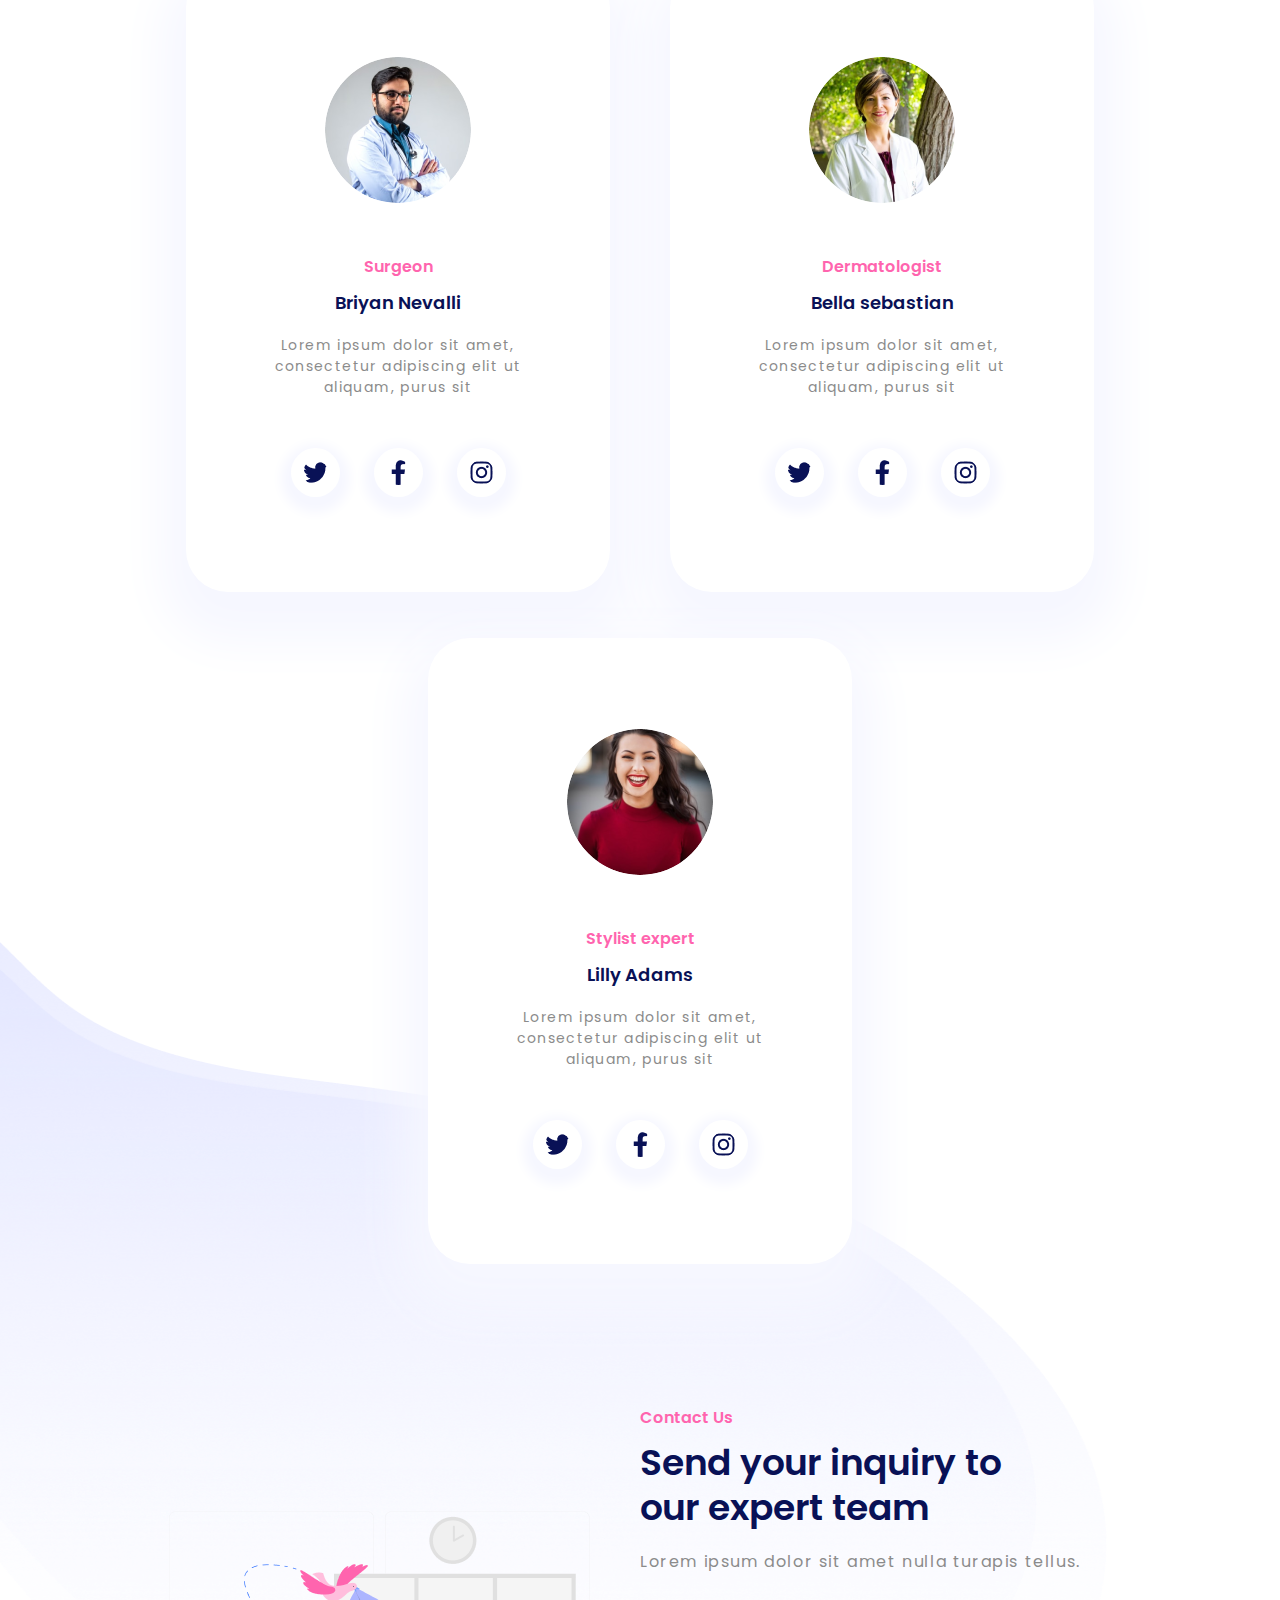
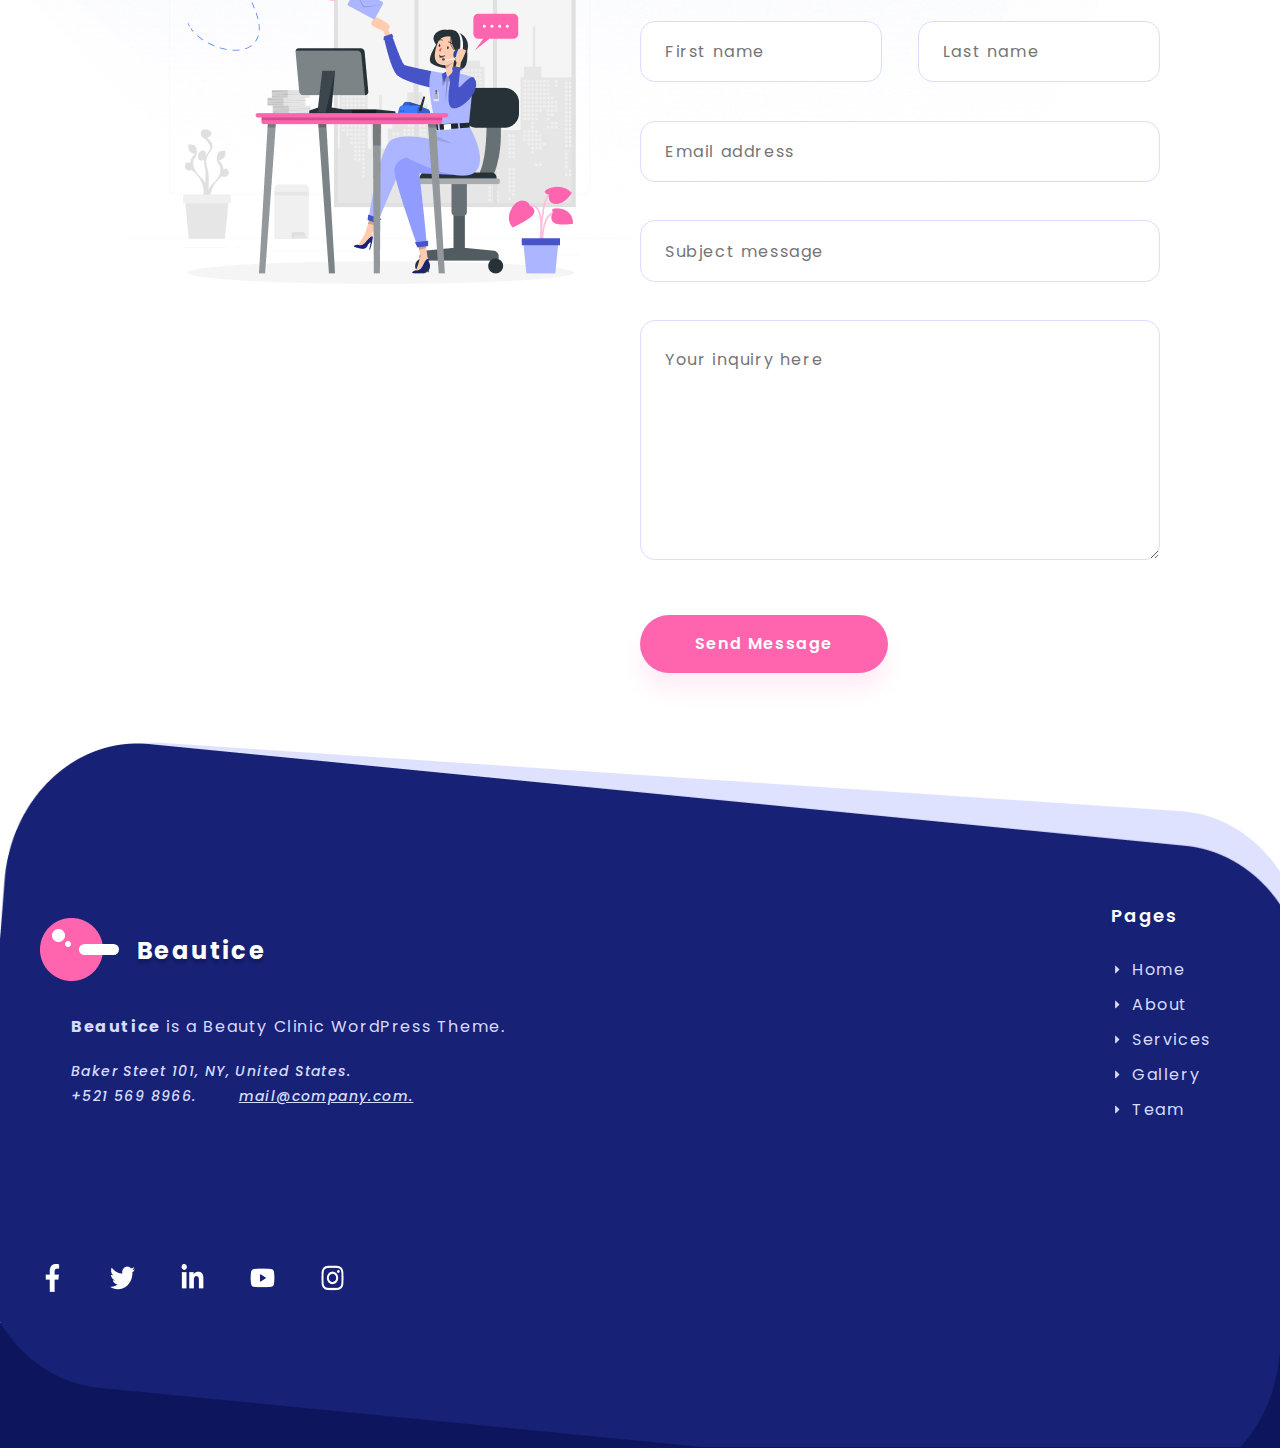
==== commit bdc8e9ca: "coding ui responsive of home 1" ====
--- a/Home1.html
+++ b/Home1.html
@@ -12,6 +12,14 @@
     />
     <link rel="stylesheet" href="./assets/css/base.css" />
     <link rel="stylesheet" href="./assets/css/home1Style/index.css" />
+    <script>
+      function scrollToTopBtn() {
+        window.scrollTo({
+          top: 0,
+          behavior: "smooth",
+        });
+      }
+    </script>
   </head>
   <body>
     <header class="header">
@@ -36,6 +44,23 @@
         </div>
         <p class="header__logo-text">Beautice</p>
       </div>
+      <button class="header__navigate-button-style-tablet icon-center">
+        <svg
+          xmlns="http://www.w3.org/2000/svg"
+          fill="none"
+          viewBox="0 0 24 24"
+          stroke-width="1.5"
+          stroke="currentColor"
+          class="w-6 h-6"
+        >
+          <path
+            stroke-linecap="round"
+            stroke-linejoin="round"
+            d="M3.75 6.75h16.5M3.75 12h16.5m-16.5 5.25h16.5"
+          />
+        </svg>
+      </button>
+
       <nav class="header__navigate">
         <ul class="header__navigate-menu">
           <li class="header__navigate-menu-item">
@@ -156,7 +181,7 @@
           </p>
         </div>
         <div class="professional-teams__cards">
-          <div class="professional-teams__card">
+          <div class="professional-teams__card tablet-styles mobile-styles">
             <img src="./assets/img/unsplash_pTrhfmj2jDA.png" alt="avt" />
             <p class="professional-teams__card-desc-top">Surgeon</p>
             <h4 class="professional-teams__card-name">Briyan Nevalli</h4>
@@ -176,7 +201,9 @@
               </div>
             </div>
           </div>
-          <div class="professional-teams__card teams__card-center">
+          <div
+            class="professional-teams__card tablet-styles mobile-styles teams__card-center"
+          >
             <img src="./assets/img/unsplash_FVh_yqLR9eA.png" alt="avt" />
             <p class="professional-teams__card-desc-top">Dermatologist</p>
             <h4 class="professional-teams__card-name">Bella sebastian</h4>
@@ -196,7 +223,7 @@
               </div>
             </div>
           </div>
-          <div class="professional-teams__card">
+          <div class="professional-teams__card tablet-styles mobile-styles">
             <img src="./assets/img/unsplash_mEZ3PoFGs_k.png" alt="avt" />
             <p class="professional-teams__card-desc-top">Stylist expert</p>
             <h4 class="professional-teams__card-name">Lilly Adams</h4>
@@ -234,30 +261,30 @@
           <p class="content-contact__form-bottom-desc">
             Lorem ipsum dolor sit amet nulla turapis tellus.
           </p>
-          <div class="form-name">
+          <div class="form-name block">
             <input
-              class="input-style-default-size-M"
+              class="input-style-default-size-M input-mobile-styles"
               type="text"
               placeholder="First name"
             />
             <input
-              class="input-style-default-size-M"
+              class="input-style-default-size-M input-mobile-styles"
               type="text"
               placeholder="Last name"
             />
           </div>
           <input
-            class="input-style-default-size-M input-size-L"
+            class="input-style-default-size-M input-size-L input-mobile-styles"
             type="email"
             placeholder="Email address"
           />
           <input
-            class="input-style-default-size-M input-size-L"
+            class="input-style-default-size-M input-size-L input-mobile-styles"
             type="text"
             placeholder="Subject message"
           />
           <textarea
-            class="input-style-default-size-M input-textarea"
+            class="input-style-default-size-M input-textarea input-mobile-styles"
             name=""
             id=""
             cols="30"
@@ -293,7 +320,7 @@
           </div>
           <p class="header__logo-text logo-text-color-footer">Beautice</p>
         </div>
-        <div class="footer__logo-text">
+        <div class="footer__logo-text block-center">
           <p class="footer__logo-desc-top">
             <strong>Beautice</strong> is a Beauty Clinic WordPress Theme.
           </p>
@@ -374,7 +401,7 @@
         <p class="footer__copyright">
           © AltDesain Studio 2021 - All right reserved.
         </p>
-        <button class="footer__arrow-up icon-center">
+        <button class="footer__arrow-up icon-center" onclick="scrollToTopBtn()">
           <img src="./assets/icons/arrow-up.png" alt="up" />
         </button>
       </div>
--- a/assets/css/base.css
+++ b/assets/css/base.css
@@ -3,6 +3,7 @@
     --secondary-text-color: #8B8B8B;
     --white-text-color: #fff;
     --pink-text-color: #FF64AE;
+    --text-color-D8D: #D8DCFF;
 }
 
 * {
@@ -13,6 +14,10 @@
     flex-shrink: 0;
 }
 
+body {
+    font-family: Poppins;
+
+}
 
 button {
     border-color: transparent;
@@ -31,10 +36,16 @@
     display: flex;
     align-items: center;
     justify-content: center;
+    line-height: 100%;
 }
 
 input {
     border-color: transparent;
+}
+
+textarea:focus,
+input:focus {
+    outline: none;
 }
 
 .input-style-default-size-M {
--- a/assets/css/home1Style/index.css
+++ b/assets/css/home1Style/index.css
@@ -865,4 +865,433 @@
     border-radius: 5px;
     background: var(--pink-text-color);
 
-}+}
+
+.header__navigate-button-style-tablet {
+    display: none;
+
+}
+
+@media(max-width:1439px) {
+    .header__navigate {
+        display: none;
+    }
+
+    .header__navigate-button-style-tablet {
+        display: block;
+        padding: 2px 10px;
+        color: var(--white-text-color);
+        background-color: #ccc;
+        border-radius: 18px;
+        border: 1px solid var(--white-text-color);
+    }
+
+    .header__navigate-button-style-tablet svg {
+        width: 40px;
+    }
+
+    .content {
+        padding: 0 20px;
+    }
+
+    .slider {
+        flex-wrap: wrap-reverse;
+    }
+
+    .slider__img {
+        margin: 0;
+    }
+
+    .content-services-cards {
+        flex-wrap: wrap;
+    }
+
+    .content-about-us {
+        flex-wrap: wrap-reverse;
+    }
+
+    .professional-teams__cards {
+        flex-wrap: wrap;
+        row-gap: 36px;
+    }
+
+    .content-contact {
+        flex-wrap: wrap;
+    }
+
+    .tablet-styles {
+        box-shadow: 0px 25px 50px 25px #F6F7FF;
+        width: 424px;
+    }
+
+    .content-about-us__text {
+        margin: 0 auto;
+        margin-top: 56px;
+    }
+
+    .services-cards__item {
+        margin-bottom: 36px;
+    }
+}
+
+@media (max-width: 739px) {
+
+    .header {
+        padding: 0;
+        justify-content: space-around;
+        margin-bottom: 40px;
+    }
+
+    .header__logo {
+        margin-right: 0px;
+    }
+
+    .header__navigate {
+        display: none;
+    }
+
+    .slider {
+        margin-bottom: 40px;
+    }
+
+    .slide__button {
+        margin-bottom: 40px;
+    }
+
+    .slider__text {
+        margin: 0;
+        margin: 0 auto;
+        margin-top: 68px;
+    }
+
+    .slider__text-title {
+        font-size: 26px;
+        width: 300px;
+        height: auto;
+        margin-bottom: 24px;
+    }
+
+    .slider__text-desc {
+        max-width: 350px;
+        height: auto;
+        font-size: 12px;
+    }
+
+    .slider__img {
+        width: 80%;
+        height: auto;
+        margin: 0;
+    }
+
+
+    .services-cards__item {
+        margin-bottom: 36px;
+        width: 300px;
+        height: 380px;
+        padding-top: 28px;
+
+    }
+
+    .content-services-cards {
+        margin-bottom: 0px;
+    }
+
+    .core-services__title {
+        font-size: 26px;
+        max-width: 400px;
+        height: auto;
+    }
+
+    .core-services__bottom-desc {
+        height: auto;
+        margin-bottom: 40px;
+        font-size: 12px;
+    }
+
+    .services-cards__item-desc {
+        font-size: 12px;
+    }
+
+    .content-about-us {
+        margin-bottom: 80px;
+    }
+
+    .content-about-us__text {
+        margin: 0 auto;
+        margin-top: 30px;
+        text-align: center;
+    }
+
+    .content-about-us__img {
+        width: 80%;
+        height: auto;
+    }
+
+    .content-about-us__text-title {
+        font-size: 26px;
+
+    }
+
+    .content-about-us__text-bottom-desc {
+        font-size: 12px;
+        margin-bottom: 24px;
+    }
+
+    .content-about-us__text-title,
+    .content-about-us__text-bottom-desc {
+        max-width: 380px;
+        text-align: center;
+        height: auto;
+    }
+
+    .content-about-us__text-button {
+        flex-direction: column;
+        row-gap: 24px;
+    }
+
+    .professional-teams__title-desc {
+        margin-bottom: 40px;
+    }
+
+    .content-professional-teams-container {
+        margin-bottom: 48px;
+    }
+
+    .teams__title-desc--title {
+        max-width: 350px;
+        font-size: 26px;
+        height: auto;
+    }
+
+    .mobile-styles {
+        max-width: 300px;
+        height: auto;
+        padding-bottom: 26px;
+        padding-top: 26px;
+    }
+
+    .content-contact {
+        margin-bottom: 0;
+    }
+
+    .content-contact__img {
+        margin: 0;
+        width: 60%;
+        height: auto;
+    }
+
+    .content-contact__form {
+        margin: 0px;
+        text-align: center;
+    }
+
+    .bg-header {
+        width: 93%;
+        height: 543px;
+        background: url('../../img/Bubble\ 2.png') top left/93% 543px no-repeat,
+            url('../../img/Bubble\ 2.png') top left/93% 511.4px no-repeat;
+    }
+
+    .div-bg {
+        top: 2000px;
+        width: 93%;
+        height: 828.886px;
+        background: url('../../img/Bubble\ 2\ \(1\).png') top right/93% 828.886px no-repeat,
+            url('../../img/Bubble\ 1\ \(1\).png') top right/93% 759.036px no-repeat;
+    }
+
+    .bg-contact-b1 {
+        top: 4169.08px;
+        width: 90%;
+        height: 824.44px;
+        background:
+            url('../../img/Bubble\ 1\ \(2\).png') top left/90% 824.44px no-repeat;
+    }
+
+    .bg-contact-b2 {
+        top: 4142px;
+        width: 93%;
+        height: 929px;
+        background:
+            url('../../img/Bubble\ 2\ \(2\).png') top left/93% 929px no-repeat;
+    }
+
+    .content {
+        padding: 0px;
+    }
+
+    .block {
+        display: block;
+        max-width: 320px;
+        margin-bottom: 0;
+    }
+
+    .input-mobile-styles {
+        max-width: 320px;
+        width: 100%;
+        margin-bottom: 20px;
+    }
+
+    .content-contact__form-title {
+        font-size: 26px;
+        max-width: 320px;
+        height: auto;
+    }
+
+    .content-contact__form-bottom-desc {
+        max-width: 320px;
+        height: auto;
+        margin-bottom: 30px;
+    }
+
+    .footer {
+        margin-top: 60px;
+        padding: 0 16px;
+        padding-top: 80px;
+        height: 0;
+        min-height: 470px;
+    }
+
+
+    .footer__pages,
+    .footer__infor {
+        display: none;
+    }
+
+    .footer-social-icons {
+        justify-content: center;
+    }
+
+    .footer__logo-text {
+        padding: 0;
+        margin-bottom: 60px;
+    }
+
+    .footer__logo {
+        margin: 0;
+        padding: 0;
+        max-width: 350px;
+        height: auto;
+        margin-left: 22px;
+    }
+
+    .bottom-bg {
+        position: absolute;
+        bottom: 0;
+        left: 0;
+        background-color: #0D165C;
+        z-index: -10;
+        width: 100%;
+        height: 95px;
+        flex-shrink: 0;
+    }
+
+    .footer-bg {
+        position: absolute;
+        bottom: 0;
+        left: 0;
+        z-index: -9;
+        width: 100%;
+        height: 100%;
+        background:
+            url('../../img/Footer\ BG.png') top left/100% 100% no-repeat;
+    }
+}
+
+/* @media (max-width: 1024px) {
+    #header .menu-icon {
+        display: none;
+    }
+} */
+
+@media(min-width: 740px) and (max-width: 1439px) {
+    .header {
+        padding: 0;
+        justify-content: space-around;
+    }
+
+
+    .slider {
+        flex-wrap: wrap-reverse;
+    }
+
+    .slider__text {
+        margin: 0;
+        margin: 0 auto;
+        margin-top: 68px;
+    }
+
+
+
+    .content-services-cards {
+        flex-wrap: wrap;
+    }
+
+
+
+    .content-about-us {
+        flex-wrap: wrap-reverse;
+    }
+
+
+
+    .professional-teams__cards {
+        flex-wrap: wrap;
+        row-gap: 46px;
+    }
+
+
+
+    .content-contact {
+        flex-wrap: wrap;
+    }
+
+    .content-contact__img {
+        margin: 0;
+    }
+
+    .content-contact__form {
+        margin: 0px;
+    }
+
+    .bg-header {
+        width: 93%;
+        height: 543px;
+        background: url('../../img/Bubble\ 2.png') top left/93% 543px no-repeat,
+            url('../../img/Bubble\ 2.png') top left/93% 511.4px no-repeat;
+    }
+
+    .div-bg {
+        top: 2000px;
+        width: 93%;
+        height: 828.886px;
+        background: url('../../img/Bubble\ 2\ \(1\).png') top right/93% 828.886px no-repeat,
+            url('../../img/Bubble\ 1\ \(1\).png') top right/93% 759.036px no-repeat;
+    }
+
+    .bg-contact-b1 {
+        top: 4169.08px;
+        width: 90%;
+        height: 824.44px;
+        background:
+            url('../../img/Bubble\ 1\ \(2\).png') top left/90% 824.44px no-repeat;
+    }
+
+    .bg-contact-b2 {
+        top: 4142px;
+        width: 93%;
+        height: 929px;
+        background:
+            url('../../img/Bubble\ 2\ \(2\).png') top left/93% 929px no-repeat;
+    }
+
+    .footer {
+        padding: 160px 40px;
+    }
+
+    .footer__infor {
+        display: none;
+    }
+}
+
+@media(min-width: 1025px) {}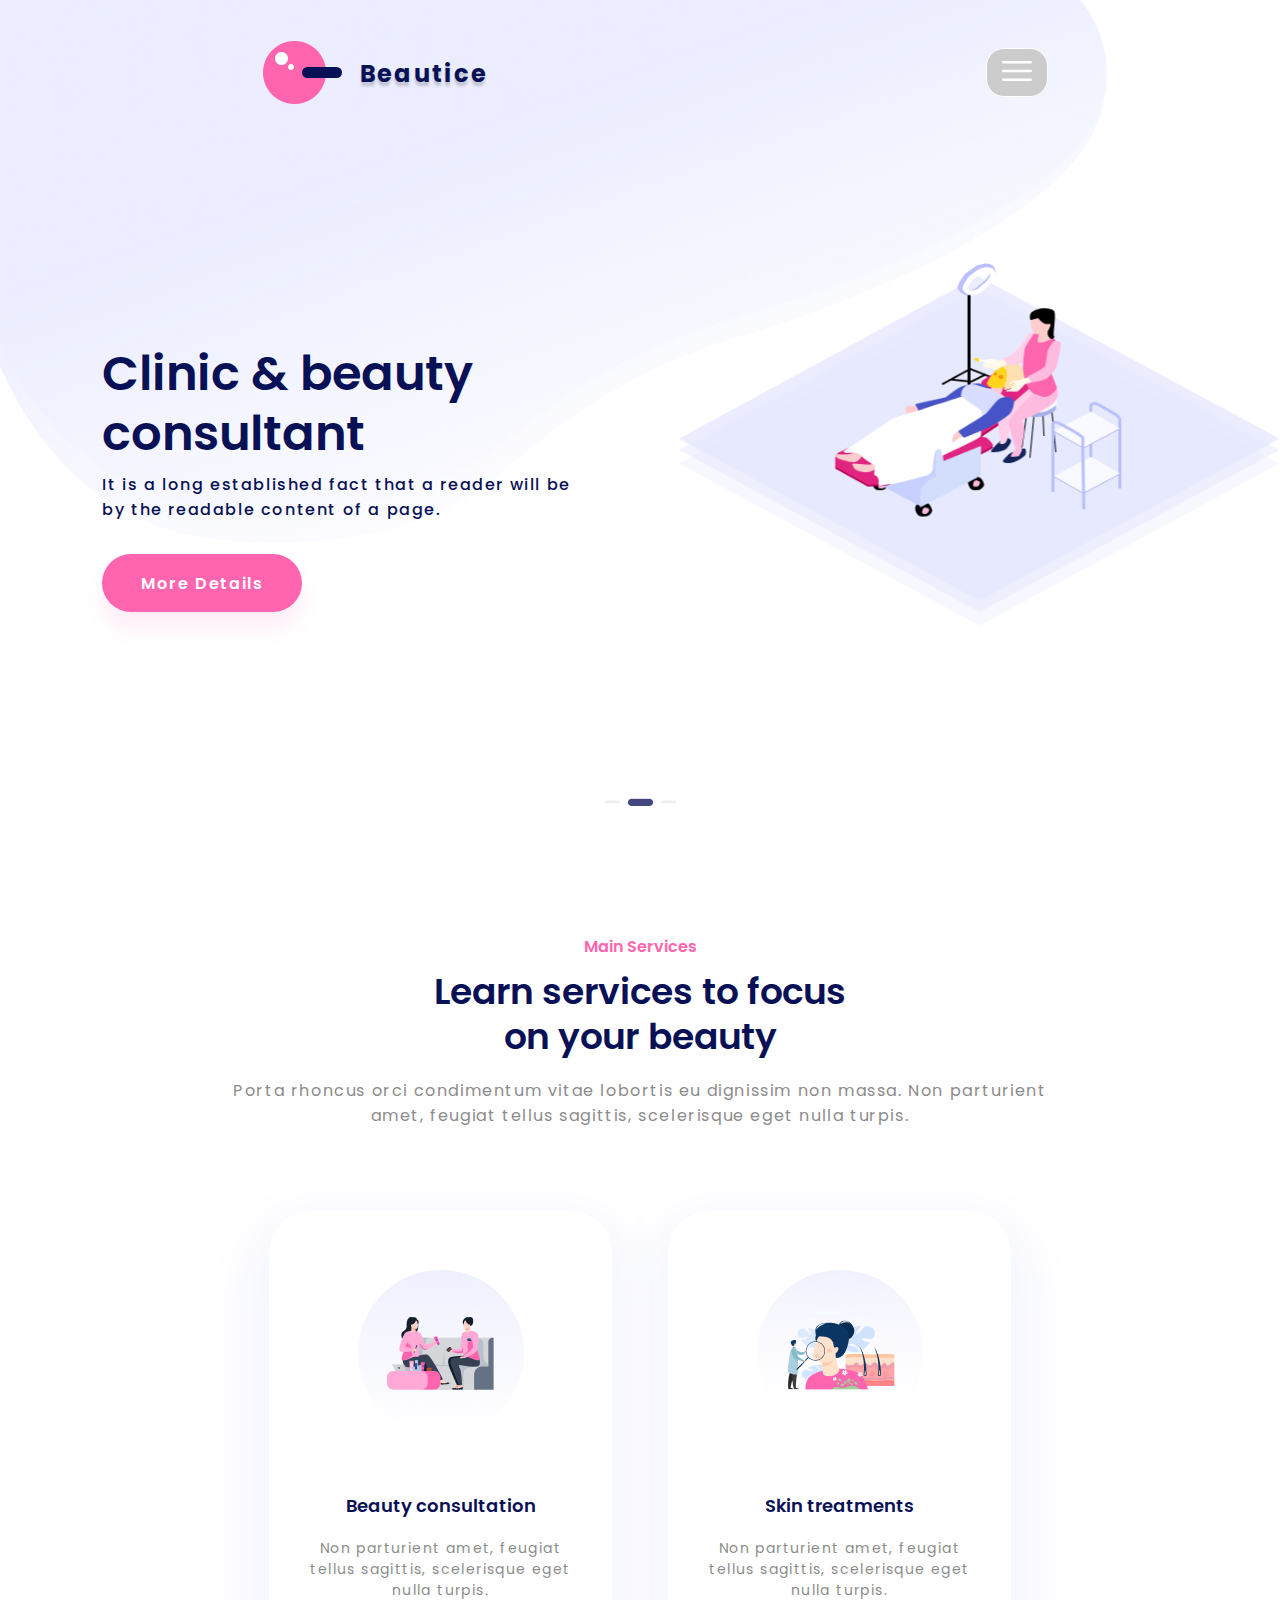
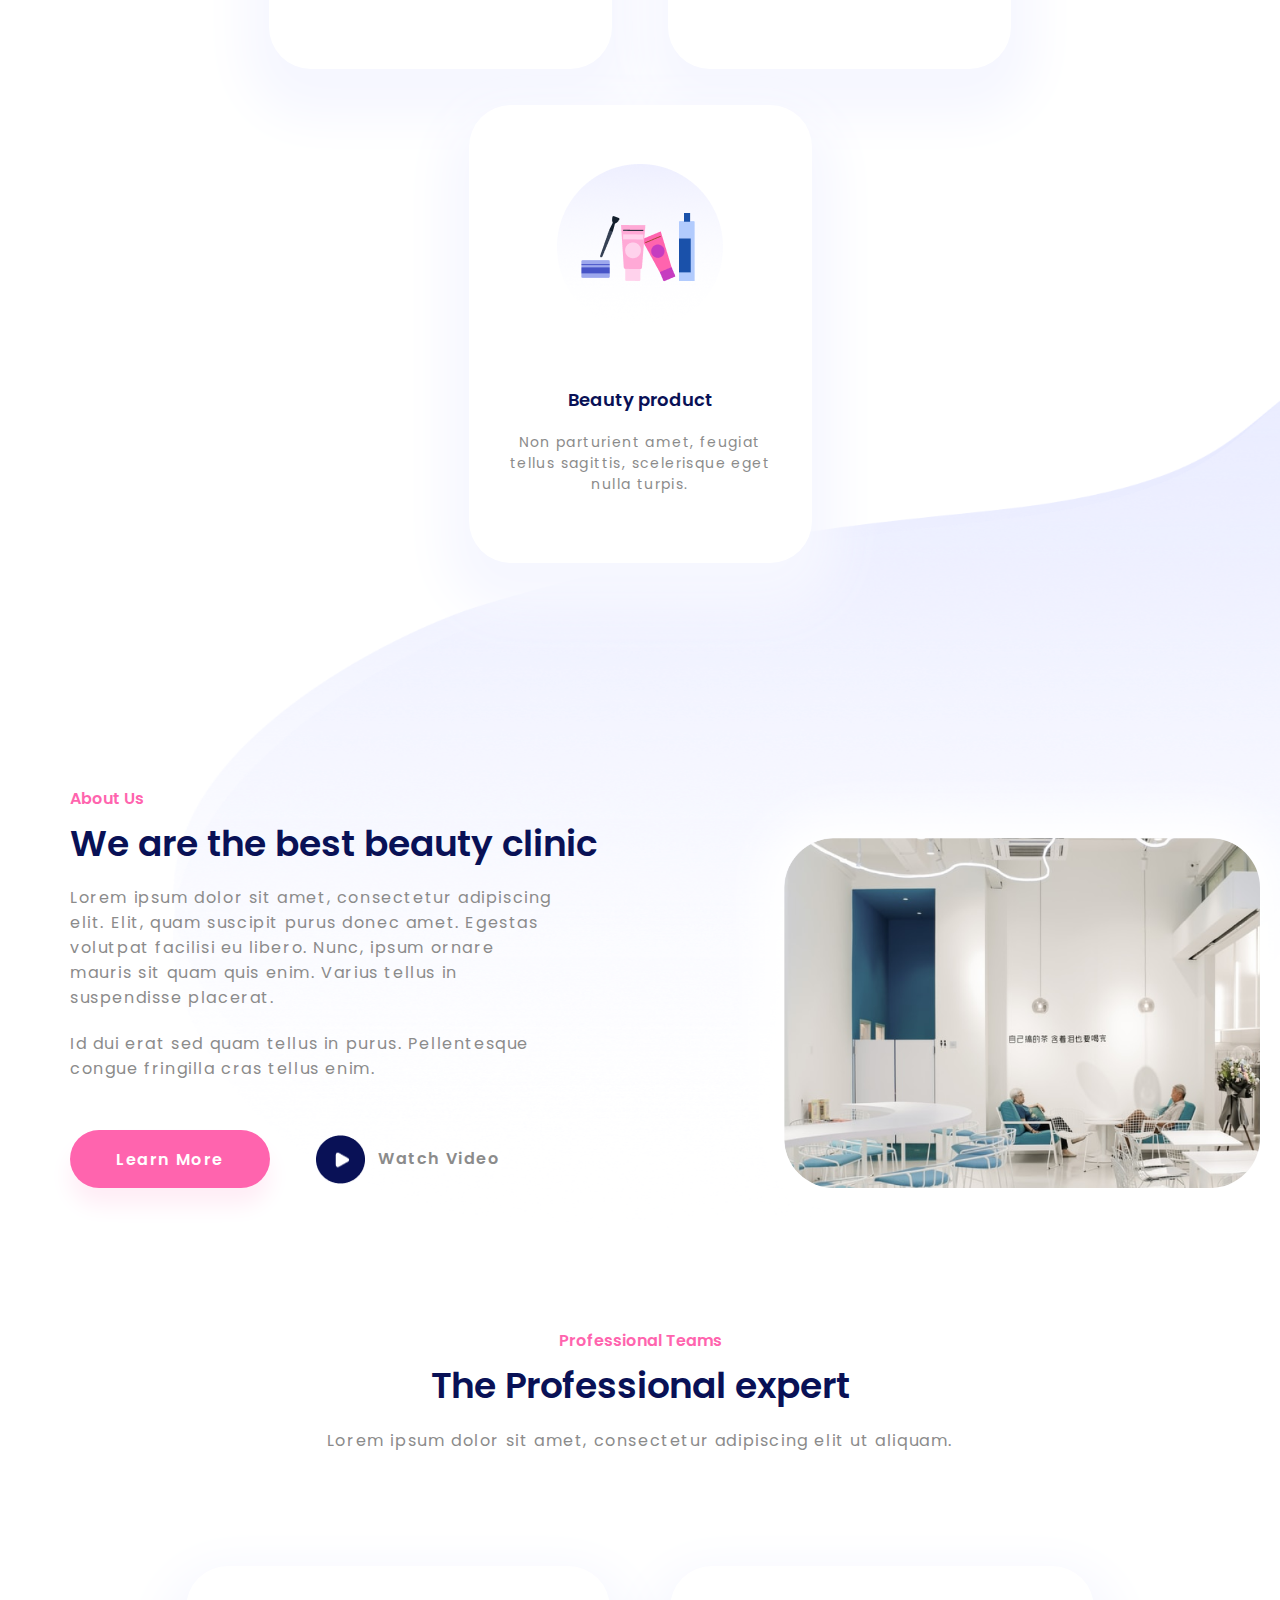
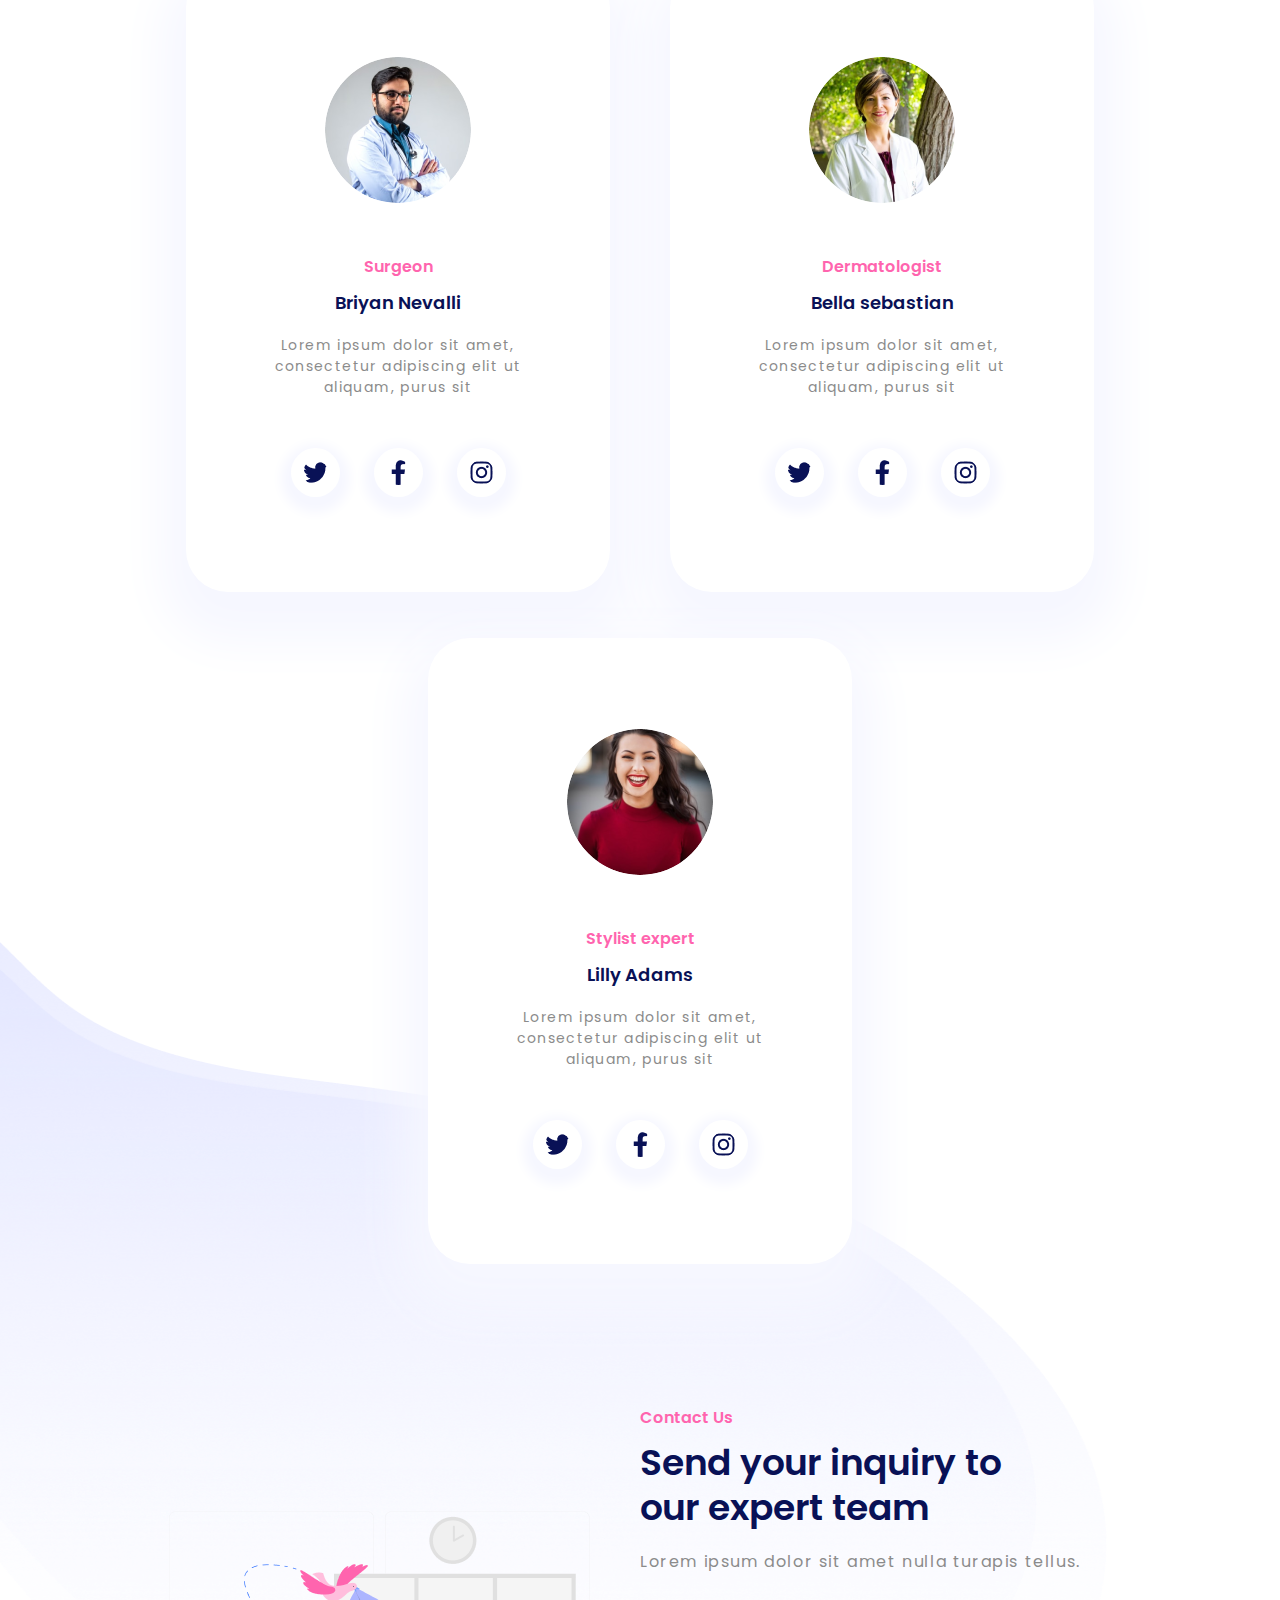
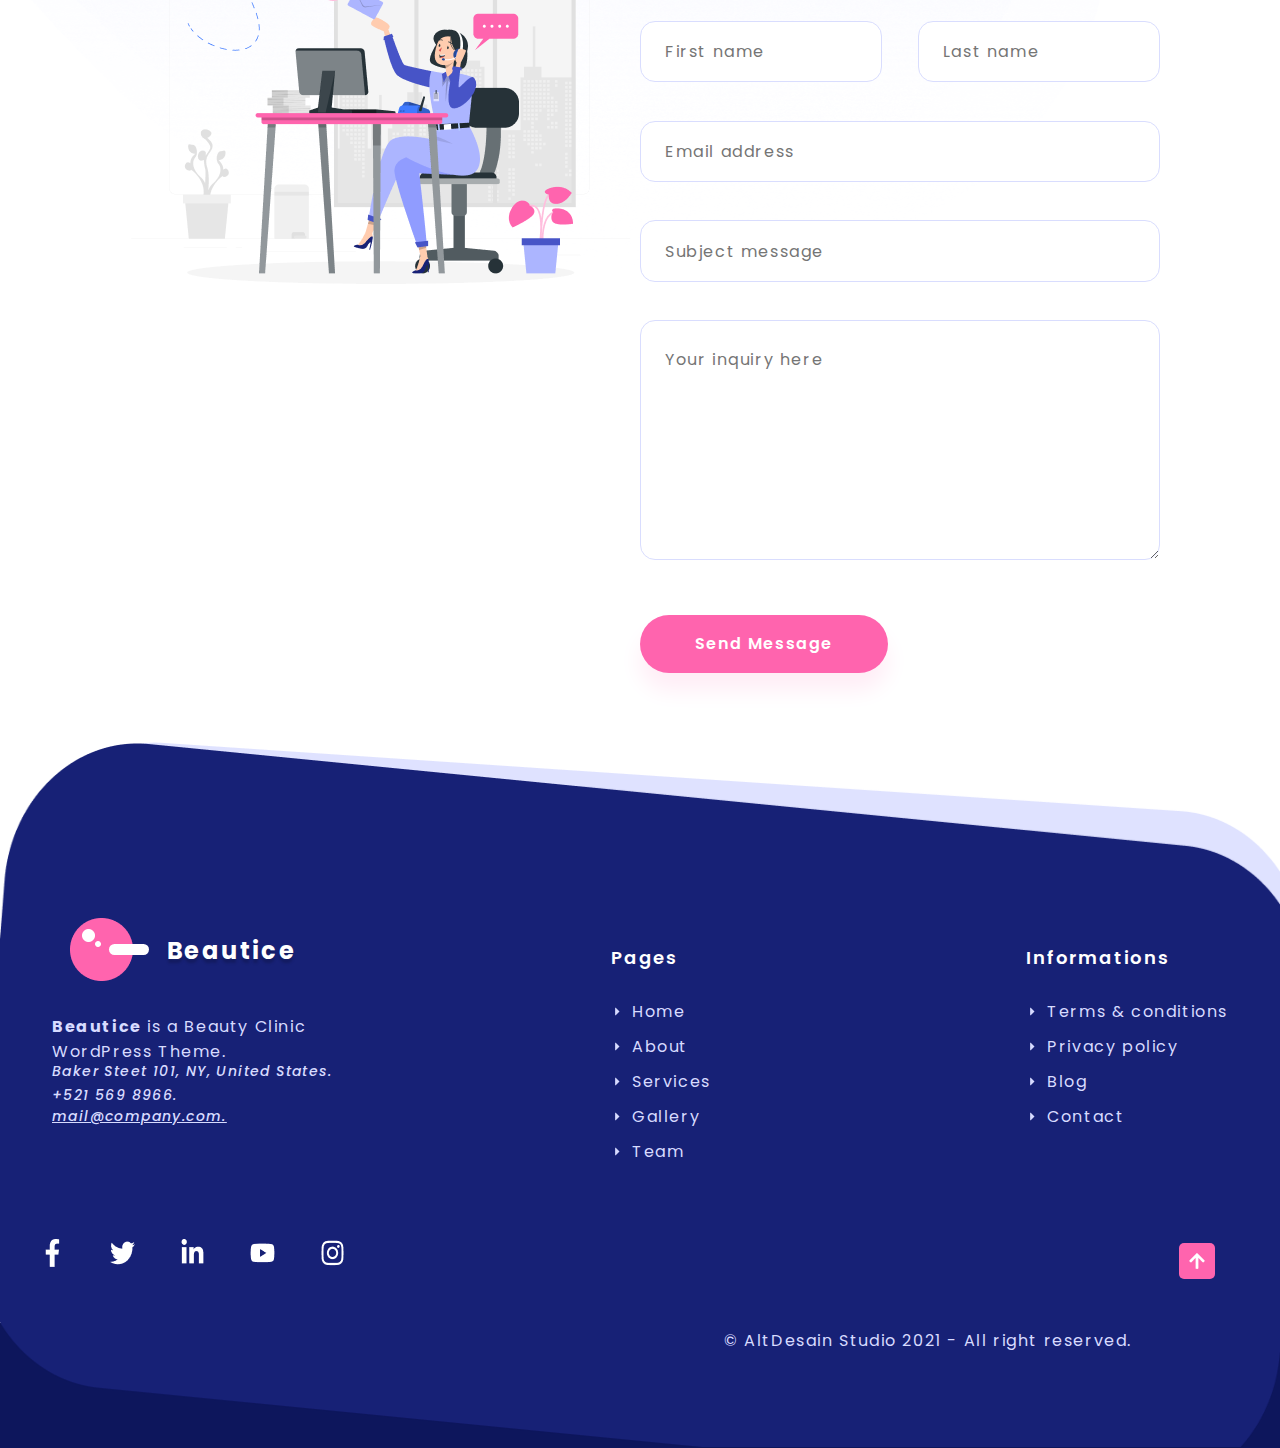
==== commit cd085559: "update footer" ====
--- a/Home1.html
+++ b/Home1.html
@@ -70,16 +70,16 @@
             </a>
           </li>
           <li class="header__navigate-menu-item">
-            <a href="#">About </a>
+            <a href="./Home2.html">Home 2</a>
           </li>
           <li class="header__navigate-menu-item">
-            <a href="#">Service </a>
+            <a href="#">Service</a>
           </li>
           <li class="header__navigate-menu-item">
-            <a href="#">Gallery </a>
+            <a href="#">Gallery</a>
           </li>
           <li class="header__navigate-menu-item">
-            <a href="#">Blog </a>
+            <a href="#">Blog</a>
           </li>
         </ul>
         <button class="header__navigate-button">Contact</button>
@@ -284,7 +284,7 @@
             placeholder="Subject message"
           />
           <textarea
-            class="input-style-default-size-M input-textarea input-mobile-styles"
+            class="input-style-default-size-M input-textarea input-textarea-mobile-styles"
             name=""
             id=""
             cols="30"
--- a/assets/css/home1Style/index.css
+++ b/assets/css/home1Style/index.css
@@ -961,11 +961,11 @@
     .slider__text {
         margin: 0;
         margin: 0 auto;
-        margin-top: 68px;
+        margin-top: 20px;
     }
 
     .slider__text-title {
-        font-size: 26px;
+        font-size: 18px;
         width: 300px;
         height: auto;
         margin-bottom: 24px;
@@ -974,7 +974,7 @@
     .slider__text-desc {
         max-width: 350px;
         height: auto;
-        font-size: 12px;
+        font-size: 10px;
     }
 
     .slider__img {
@@ -983,12 +983,18 @@
         margin: 0;
     }
 
+    .slider__text-btn {
+        width: 130px;
+        height: 48px;
+        font-size: 12px;
+        border-color: transparent;
+    }
 
     .services-cards__item {
         margin-bottom: 36px;
-        width: 300px;
-        height: 380px;
-        padding-top: 28px;
+        width: 254px;
+        height: 320px;
+        padding-top: 20px;
 
     }
 
@@ -997,19 +1003,26 @@
     }
 
     .core-services__title {
-        font-size: 26px;
+        font-size: 18px;
         max-width: 400px;
         height: auto;
     }
 
     .core-services__bottom-desc {
         height: auto;
+        max-width: 300px;
+        margin: 0 auto;
         margin-bottom: 40px;
-        font-size: 12px;
+        font-size: 10px;
     }
 
     .services-cards__item-desc {
-        font-size: 12px;
+        font-size: 10px;
+        max-width: 200px;
+    }
+
+    .services-cards__item img {
+        margin-bottom: 8px;
     }
 
     .content-about-us {
@@ -1028,12 +1041,12 @@
     }
 
     .content-about-us__text-title {
-        font-size: 26px;
+        font-size: 18px;
 
     }
 
     .content-about-us__text-bottom-desc {
-        font-size: 12px;
+        font-size: 10px;
         margin-bottom: 24px;
     }
 
@@ -1049,6 +1062,34 @@
         row-gap: 24px;
     }
 
+    .about-us__text-button--learn-more {
+
+        width: 130px;
+        height: 48px;
+        font-size: 12px;
+        border-color: transparent;
+
+    }
+
+    .about-us__text-button--watch-video img {
+        width: 36px;
+        height: 36px;
+        flex-shrink: 0;
+    }
+
+    .about-us__text-button--watch-video span {
+        width: 100px;
+        height: 18px;
+        font-size: 12px;
+        text-align: left;
+    }
+
+    .teams__title-desc--desc-bottom {
+        font-size: 12px;
+        max-width: 300px;
+        margin: 0 auto;
+    }
+
     .professional-teams__title-desc {
         margin-bottom: 40px;
     }
@@ -1057,9 +1098,18 @@
         margin-bottom: 48px;
     }
 
+    .professional-teams__card>img {
+        margin-bottom: 20px;
+    }
+
+    .professional-teams__card-desc-bottom {
+        margin-bottom: 20px;
+        font-size: 12px;
+    }
+
     .teams__title-desc--title {
         max-width: 350px;
-        font-size: 26px;
+        font-size: 18px;
         height: auto;
     }
 
@@ -1127,13 +1177,36 @@
     }
 
     .input-mobile-styles {
-        max-width: 320px;
+        max-width: 280px;
         width: 100%;
-        margin-bottom: 20px;
+        height: 48px;
+        min-height: 48px;
+        margin-bottom: 12px;
+    }
+
+    .input-textarea-mobile-styles {
+        max-width: 280px;
+        width: 100%;
+        height: 148px;
+        margin-bottom: 12px;
+    }
+
+    .block~textarea,
+    .block~input {
+        margin: 0 auto;
+        margin-bottom: 12px;
+    }
+
+    .btn-submit-form-contact {
+        width: 180px;
+        height: 48px;
+
+        font-size: 12px;
+
     }
 
     .content-contact__form-title {
-        font-size: 26px;
+        font-size: 18px;
         max-width: 320px;
         height: auto;
     }
@@ -1142,6 +1215,7 @@
         max-width: 320px;
         height: auto;
         margin-bottom: 30px;
+        font-size: 12px;
     }
 
     .footer {
@@ -1153,9 +1227,24 @@
     }
 
 
-    .footer__pages,
-    .footer__infor {
-        display: none;
+
+    .footer__infor ul>li a,
+    .footer__pages ul>li a,
+    .footer__pages>p,
+    .footer__infor>p {
+        font-size: 10px;
+    }
+
+    .footer__pages-title {
+        width: auto;
+        height: auto;
+        margin-bottom: 0px;
+    }
+
+
+    .footer__pages-item {
+        min-width: 80px;
+        margin-bottom: 0px;
     }
 
     .footer-social-icons {
@@ -1163,8 +1252,50 @@
     }
 
     .footer__logo-text {
+        margin-top: 18px;
+        max-width: 150px;
+        display: inline-block;
+        margin-bottom: 60px;
+        padding-left: 0px;
+        margin-left: -16px;
+        position: relative;
+    }
+
+    .footer__pages {
+        position: absolute;
+        top: 170px;
+        right: 186px;
+    }
+
+    .footer__infor {
+        position: absolute;
+        top: 170px;
+        right: 16px;
+    }
+
+    .footer__copyright {
+        right: 20px;
+        bottom: 50px;
+    }
+
+    .footer__arrow-up {
+        bottom: 96px;
+        right: 24px;
+    }
+
+    .footer__logo-text>em,
+    .footer__logo-text>p {
         padding: 0;
+        font-size: 10px;
         margin-bottom: 60px;
+        margin: 8px 0px;
+        max-width: 133px;
+        height: auto;
+    }
+
+    .footer__logo-desc-bottom {
+        flex-direction: column;
+        align-items: flex-start;
     }
 
     .footer__logo {
@@ -1198,11 +1329,6 @@
     }
 }
 
-/* @media (max-width: 1024px) {
-    #header .menu-icon {
-        display: none;
-    }
-} */
 
 @media(min-width: 740px) and (max-width: 1439px) {
     .header {
@@ -1289,8 +1415,28 @@
         padding: 160px 40px;
     }
 
-    .footer__infor {
-        display: none;
+    .footer__logo-text {
+        max-width: 286px;
+        display: inline-block;
+        margin-bottom: 120px;
+        padding-left: 0px;
+        margin-left: 12px;
+        /* position: relative; */
+    }
+
+    .footer__logo-desc-bottom {
+        flex-direction: column;
+        align-items: flex-start;
+    }
+
+    .header__logo {
+        margin-left: 30px;
+        margin-right: 0px;
+    }
+
+    .footer__infor,
+    .footer__pages {
+        margin-top: 42px;
     }
 }
 
